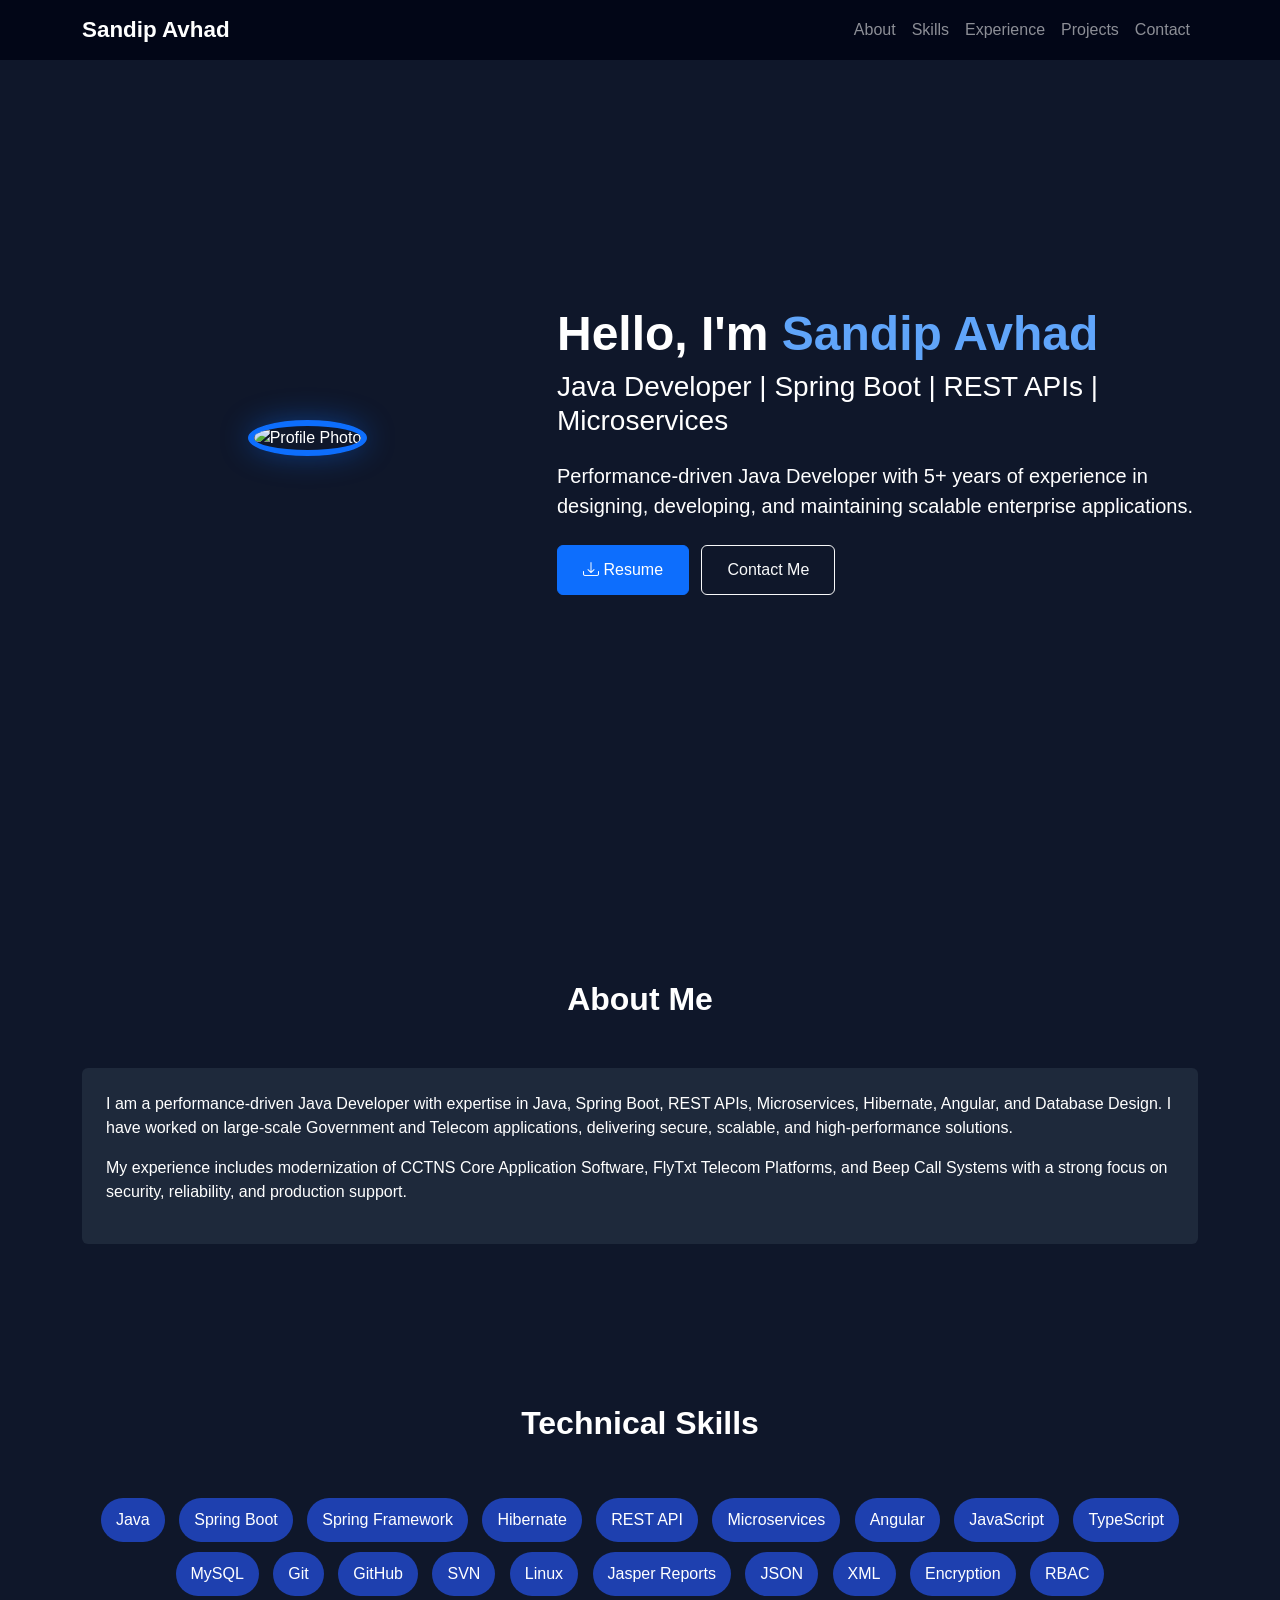
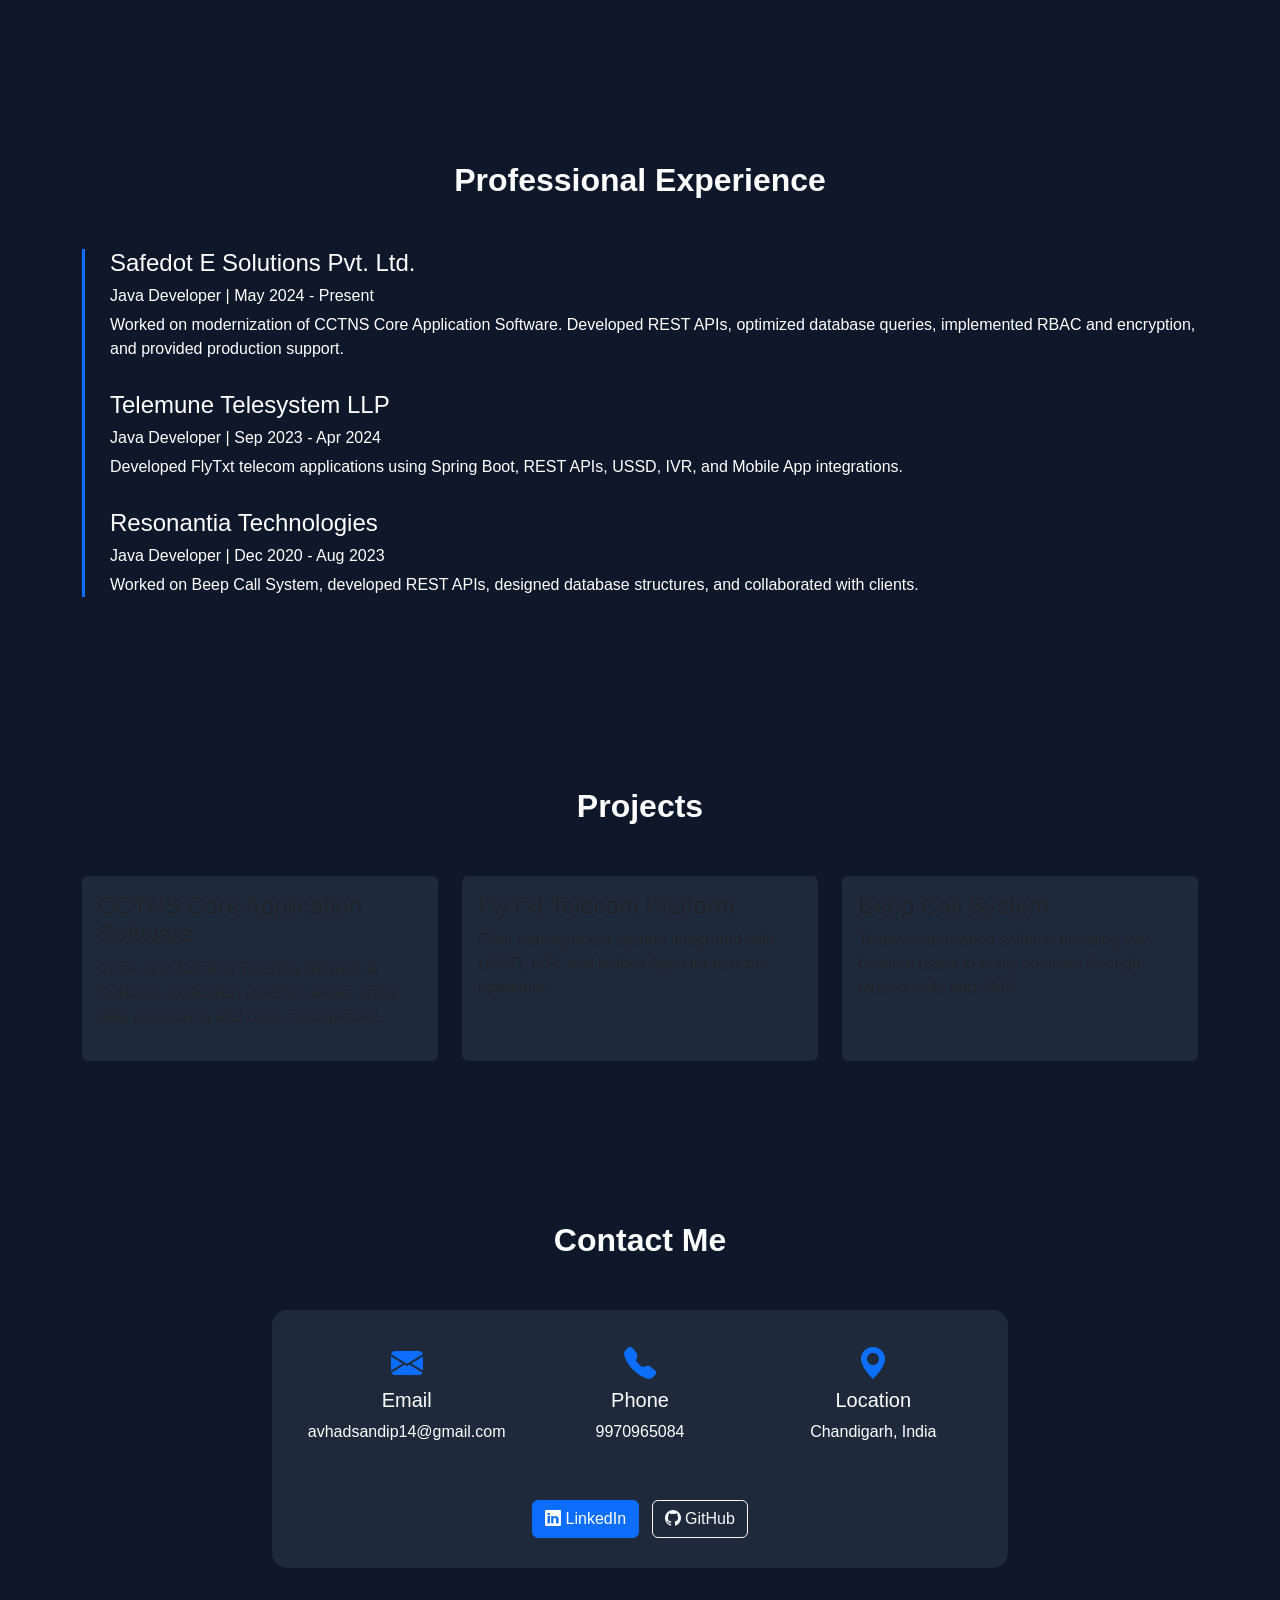
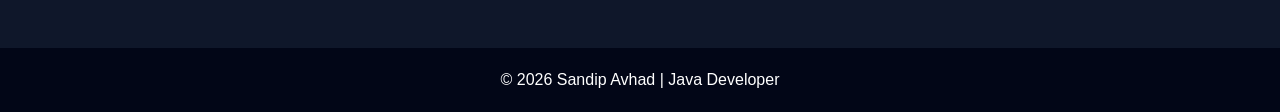
==== index.html @ 56862bf0 "Test image issue" ====
<!DOCTYPE html>
<html lang="en">
<head>
<meta charset="UTF-8">
<meta name="viewport" content="width=device-width, initial-scale=1.0">
<title>Sandip Avhad | Java Developer</title>

<link href="https://cdn.jsdelivr.net/npm/bootstrap@5.3.3/dist/css/bootstrap.min.css" rel="stylesheet">
<link rel="stylesheet" href="https://cdn.jsdelivr.net/npm/bootstrap-icons@1.11.3/font/bootstrap-icons.min.css">

<style>

:root{
    --primary:#0d6efd;
    --dark:#0f172a;
    --light:#f8fafc;
    --card:#1e293b;
}

body{
    font-family: 'Segoe UI', sans-serif;
    background:#0f172a;
    color:white;
}

.navbar{
    background:#020617;
}

.navbar-brand{
    font-weight:bold;
    font-size:1.4rem;
}

.hero{
    min-height:100vh;
    display:flex;
    align-items:center;
    padding-top:80px;
}

.profile-img{
    width:280px;
    height:280px;
    border-radius:50%;
    object-fit:cover;
    border:6px solid var(--primary);
    box-shadow:0 0 30px rgba(13,110,253,.4);
}

.hero h1{
    font-size:3rem;
    font-weight:700;
}

.hero span{
    color:#60a5fa;
}

.section-title{
    text-align:center;
    margin-bottom:50px;
    font-weight:700;
}

.card-custom{
    background:var(--card);
    border:none;
    color:white;
    transition:0.3s;
}

.card-custom:hover{
    transform:translateY(-5px);
}

.skill-badge{
    background:#1e40af;
    margin:5px;
    padding:10px 15px;
    border-radius:30px;
    display:inline-block;
}

.timeline{
    border-left:3px solid var(--primary);
    padding-left:25px;
}

.timeline-item{
    margin-bottom:30px;
}

.project-card{
    background:#1e293b;
    border:none;
}

.contact-box{
    background:#1e293b;
    border-radius:15px;
    padding:30px;
}

footer{
    background:#020617;
    padding:20px;
    text-align:center;
}

.btn-custom{
    padding:12px 25px;
}

section{
    padding:80px 0;
}

</style>

</head>
<body>

<!-- Navbar -->
<nav class="navbar navbar-expand-lg navbar-dark fixed-top">
    <div class="container">
        <a class="navbar-brand" href="#">Sandip Avhad</a>

        <button class="navbar-toggler" type="button"
            data-bs-toggle="collapse"
            data-bs-target="#menu">
            <span class="navbar-toggler-icon"></span>
        </button>

        <div class="collapse navbar-collapse" id="menu">
            <ul class="navbar-nav ms-auto">
                <li class="nav-item"><a href="#about" class="nav-link">About</a></li>
                <li class="nav-item"><a href="#skills" class="nav-link">Skills</a></li>
                <li class="nav-item"><a href="#experience" class="nav-link">Experience</a></li>
                <li class="nav-item"><a href="#projects" class="nav-link">Projects</a></li>
                <li class="nav-item"><a href="#contact" class="nav-link">Contact</a></li>
            </ul>
        </div>
    </div>
</nav>

<!-- Hero -->
<section class="hero">
<div class="container">
<div class="row align-items-center">

<div class="col-lg-5 text-center mb-4">
    <!-- Replace image path later -->
  <img src="https://via.placeholder.com/280" alt="Profile Photo" class="profile-img">
</div>

<div class="col-lg-7">
    <h1>Hello, I'm <span>Sandip Avhad</span></h1>

    <h3 class="mb-4">Java Developer | Spring Boot | REST APIs | Microservices</h3>

    <p class="lead">
        Performance-driven Java Developer with 5+ years of experience
        in designing, developing, and maintaining scalable enterprise applications.
    </p>

    <div class="mt-4">
        <a href="resume.pdf" class="btn btn-primary btn-custom me-2">
            <i class="bi bi-download"></i> Resume
        </a>

        <a href="#contact" class="btn btn-outline-light btn-custom">
            Contact Me
        </a>
    </div>
</div>

</div>
</div>
</section>

<!-- About -->
<section id="about">
<div class="container">

<h2 class="section-title">About Me</h2>

<div class="card card-custom p-4">

<p>
I am a performance-driven Java Developer with expertise in Java,
Spring Boot, REST APIs, Microservices, Hibernate, Angular, and Database Design.
I have worked on large-scale Government and Telecom applications,
delivering secure, scalable, and high-performance solutions.
</p>

<p>
My experience includes modernization of CCTNS Core Application Software,
FlyTxt Telecom Platforms, and Beep Call Systems with a strong focus on
security, reliability, and production support.
</p>

</div>

</div>
</section>

<!-- Skills -->
<section id="skills">
<div class="container">

<h2 class="section-title">Technical Skills</h2>

<div class="text-center">

<span class="skill-badge">Java</span>
<span class="skill-badge">Spring Boot</span>
<span class="skill-badge">Spring Framework</span>
<span class="skill-badge">Hibernate</span>
<span class="skill-badge">REST API</span>
<span class="skill-badge">Microservices</span>
<span class="skill-badge">Angular</span>
<span class="skill-badge">JavaScript</span>
<span class="skill-badge">TypeScript</span>
<span class="skill-badge">MySQL</span>
<span class="skill-badge">Git</span>
<span class="skill-badge">GitHub</span>
<span class="skill-badge">SVN</span>
<span class="skill-badge">Linux</span>
<span class="skill-badge">Jasper Reports</span>
<span class="skill-badge">JSON</span>
<span class="skill-badge">XML</span>
<span class="skill-badge">Encryption</span>
<span class="skill-badge">RBAC</span>

</div>

</div>
</section>

<!-- Experience -->
<section id="experience">
<div class="container">

<h2 class="section-title">Professional Experience</h2>

<div class="timeline">

<div class="timeline-item">
<h4>Safedot E Solutions Pvt. Ltd.</h4>
<h6>Java Developer | May 2024 - Present</h6>
<p>
Worked on modernization of CCTNS Core Application Software.
Developed REST APIs, optimized database queries,
implemented RBAC and encryption, and provided production support.
</p>
</div>

<div class="timeline-item">
<h4>Telemune Telesystem LLP</h4>
<h6>Java Developer | Sep 2023 - Apr 2024</h6>
<p>
Developed FlyTxt telecom applications using Spring Boot,
REST APIs, USSD, IVR, and Mobile App integrations.
</p>
</div>

<div class="timeline-item">
<h4>Resonantia Technologies</h4>
<h6>Java Developer | Dec 2020 - Aug 2023</h6>
<p>
Worked on Beep Call System, developed REST APIs,
designed database structures, and collaborated with clients.
</p>
</div>

</div>

</div>
</section>

<!-- Projects -->
<section id="projects">
<div class="container">

<h2 class="section-title">Projects</h2>

<div class="row g-4">

<div class="col-md-4">
<div class="card project-card h-100 p-3">
<h4>CCTNS Core Application Software</h4>
<p>
Crime and Criminal Tracking Network & Systems application
used for secure crime data processing and case management.
</p>
</div>
</div>

<div class="col-md-4">
<div class="card project-card h-100 p-3">
<h4>FlyTxt Telecom Platform</h4>
<p>
Offer management system integrated with USSD, IVR,
and Mobile Apps for telecom operators.
</p>
</div>
</div>

<div class="col-md-4">
<div class="card project-card h-100 p-3">
<h4>Beep Call System</h4>
<p>
Telecommunication solution enabling low balance users
to notify contacts through missed calls and SMS.
</p>
</div>
</div>

</div>

</div>
</section>

<!-- Contact -->
<section id="contact">
<div class="container">

<h2 class="section-title">Contact Me</h2>

<div class="row justify-content-center">

<div class="col-lg-8">
<div class="contact-box">

<div class="row text-center">

<div class="col-md-4 mb-3">
<i class="bi bi-envelope-fill fs-2 text-primary"></i>
<h5>Email</h5>
<p>avhadsandip14@gmail.com</p>
</div>

<div class="col-md-4 mb-3">
<i class="bi bi-telephone-fill fs-2 text-primary"></i>
<h5>Phone</h5>
<p>9970965084</p>
</div>

<div class="col-md-4 mb-3">
<i class="bi bi-geo-alt-fill fs-2 text-primary"></i>
<h5>Location</h5>
<p>Chandigarh, India</p>
</div>

</div>

<div class="text-center mt-4">

<a href="https://shorturl.at/wprQb"
class="btn btn-primary me-2"
target="_blank">
<i class="bi bi-linkedin"></i> LinkedIn
</a>

<a href="#"
class="btn btn-outline-light">
<i class="bi bi-github"></i> GitHub
</a>

</div>

</div>
</div>

</div>

</div>
</section>

<!-- Footer -->
<footer>
    <p class="mb-0">
        © 2026 Sandip Avhad | Java Developer
    </p>
</footer>

<script src="https://cdn.jsdelivr.net/npm/bootstrap@5.3.3/dist/js/bootstrap.bundle.min.js"></script>

</body>
</html>
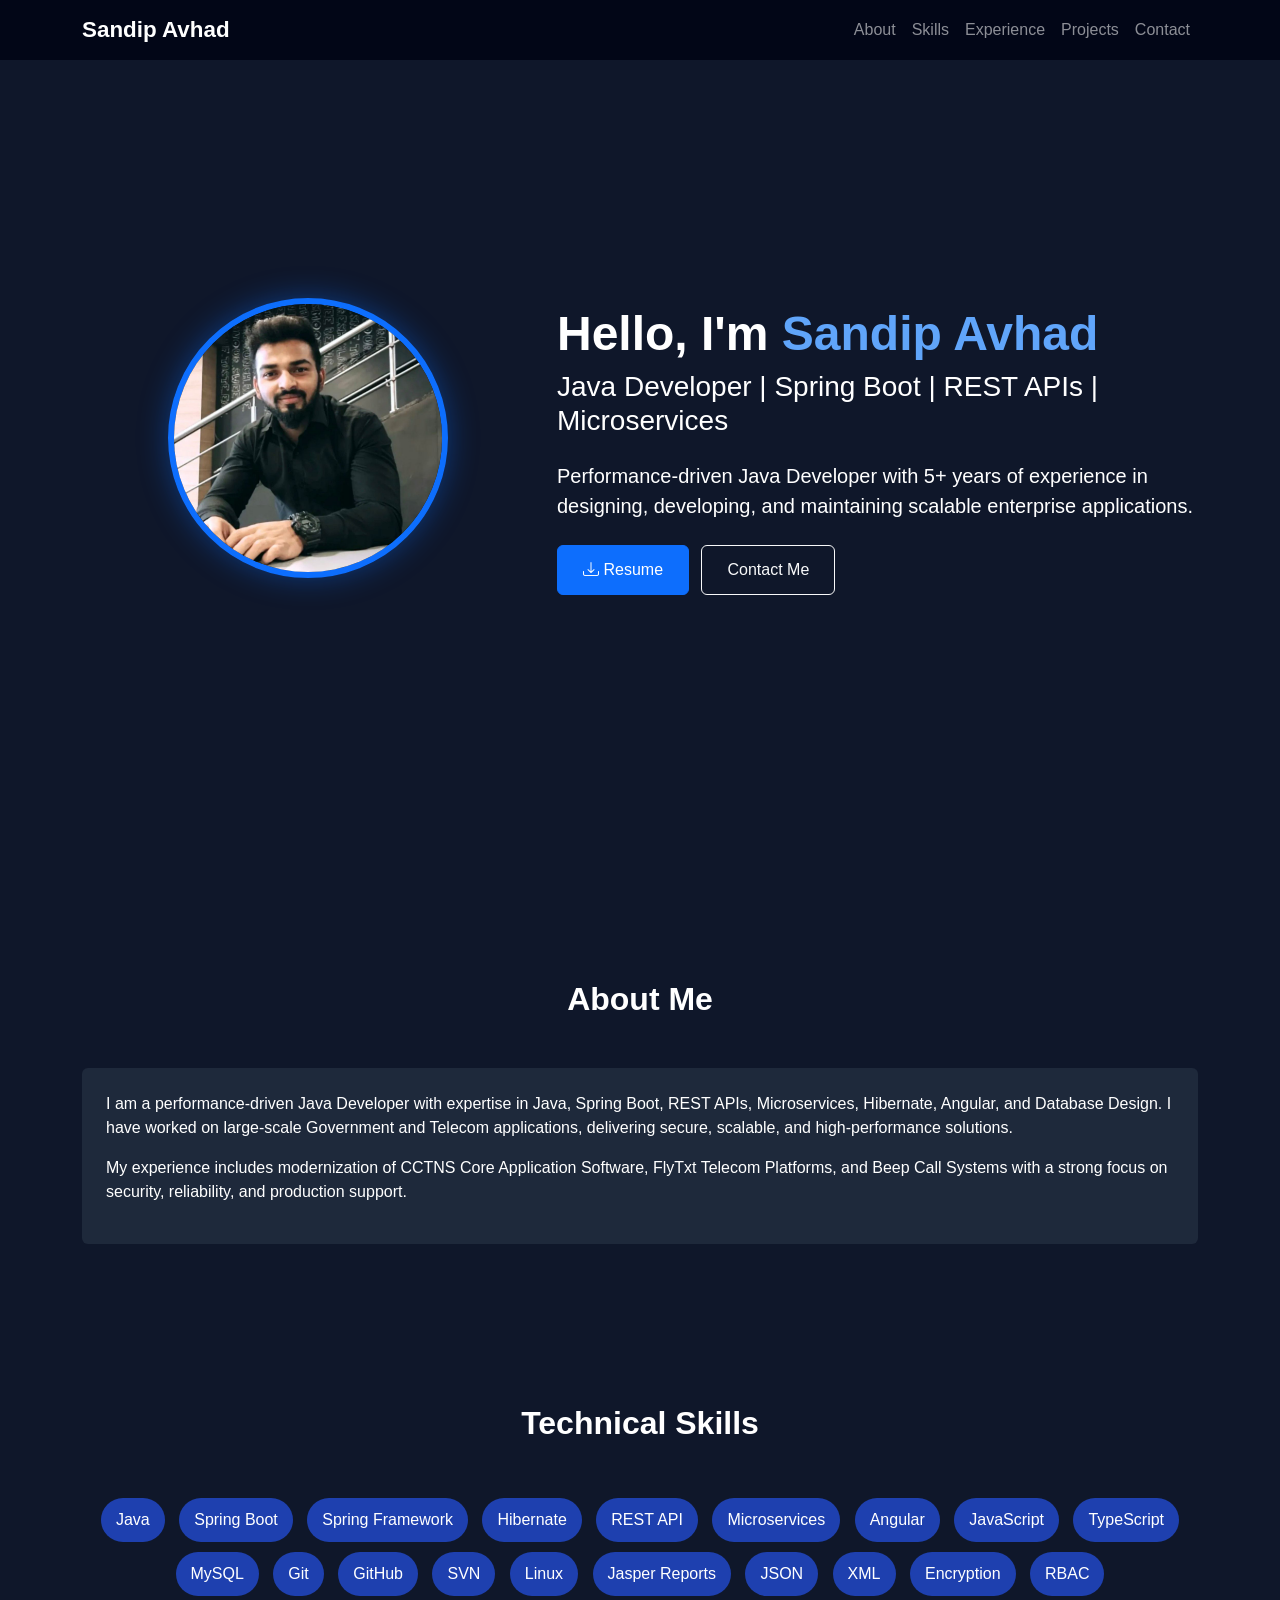
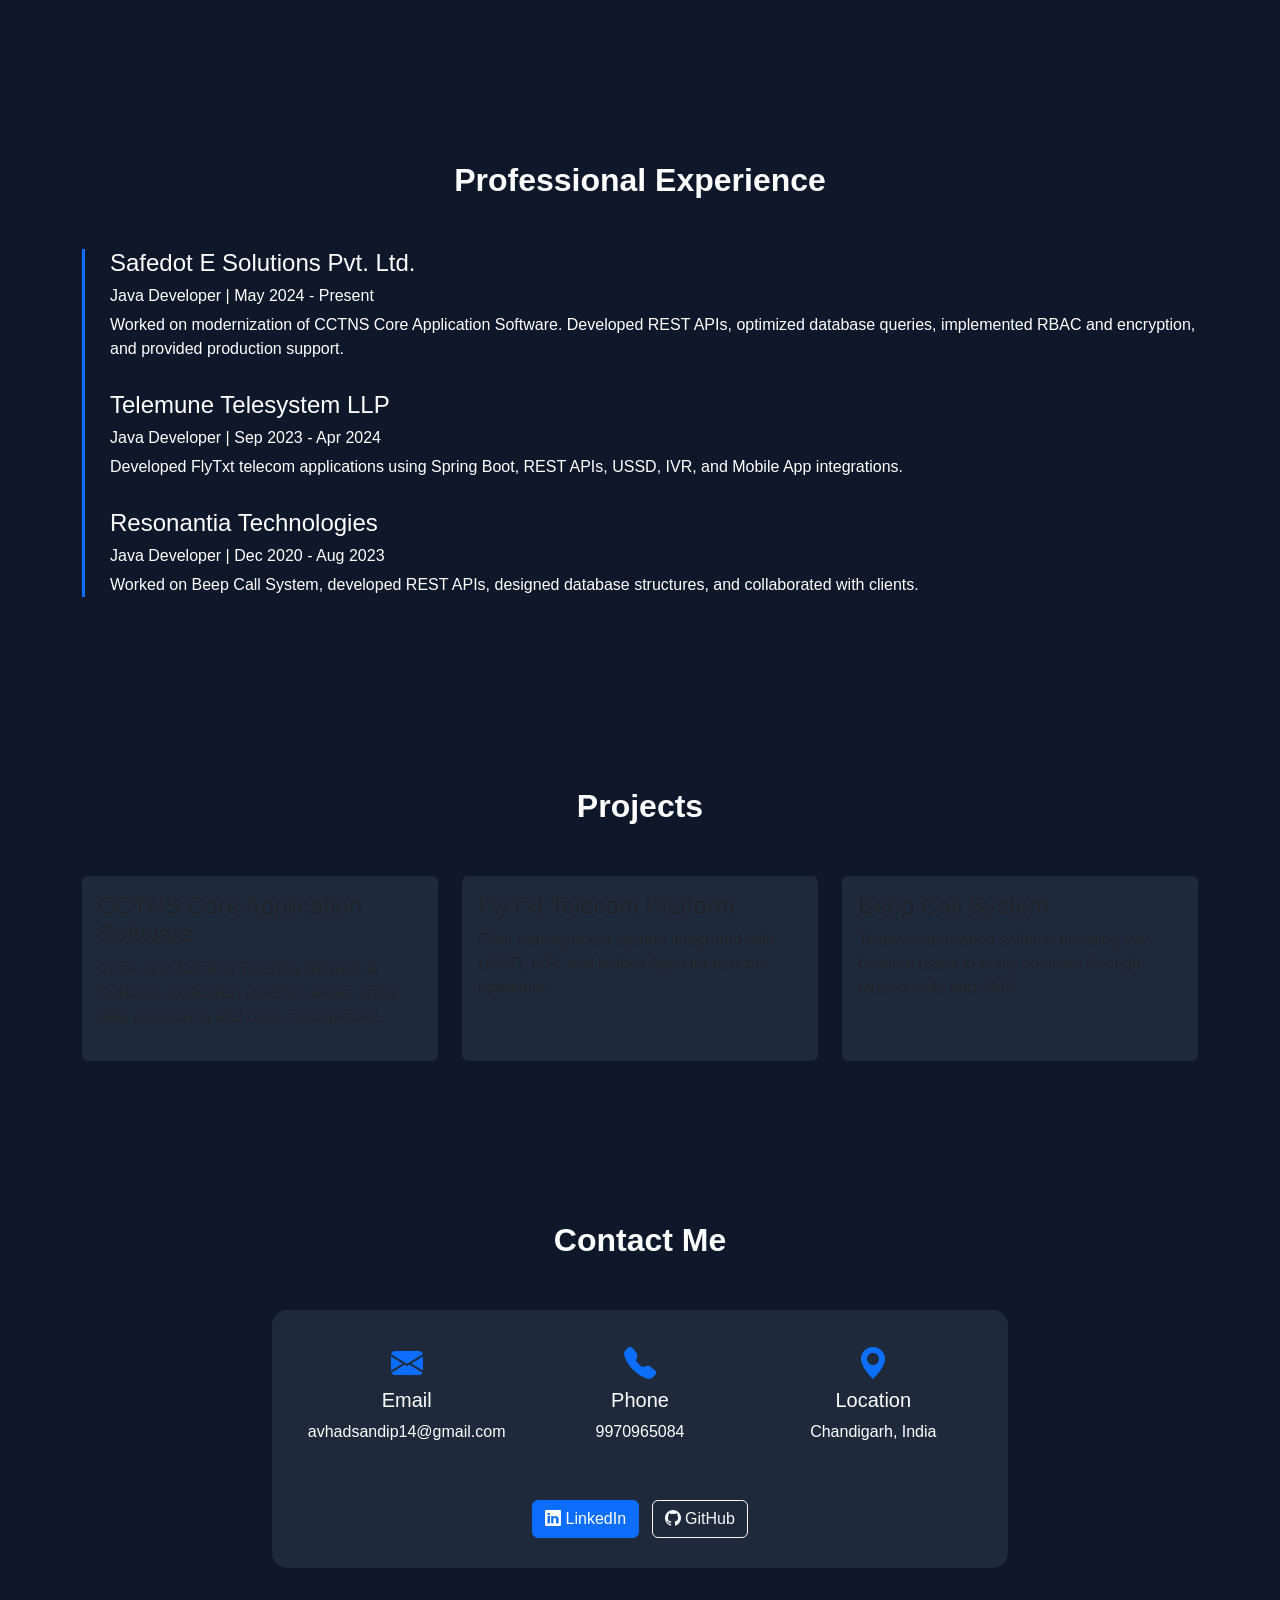
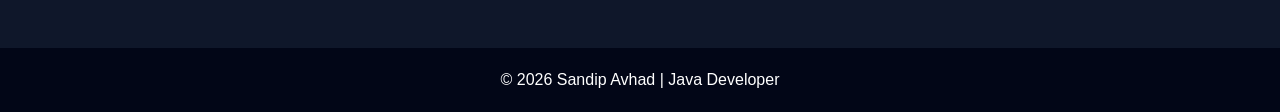
==== commit e133bd14: "Updated portfolio" ====
--- a/index.html
+++ b/index.html
@@ -151,7 +151,7 @@
 
 <div class="col-lg-5 text-center mb-4">
     <!-- Replace image path later -->
-  <img src="https://via.placeholder.com/280" alt="Profile Photo" class="profile-img">
+    <img src="profile.jpg" alt="Profile Photo" class="profile-img">
 </div>
 
 <div class="col-lg-7">
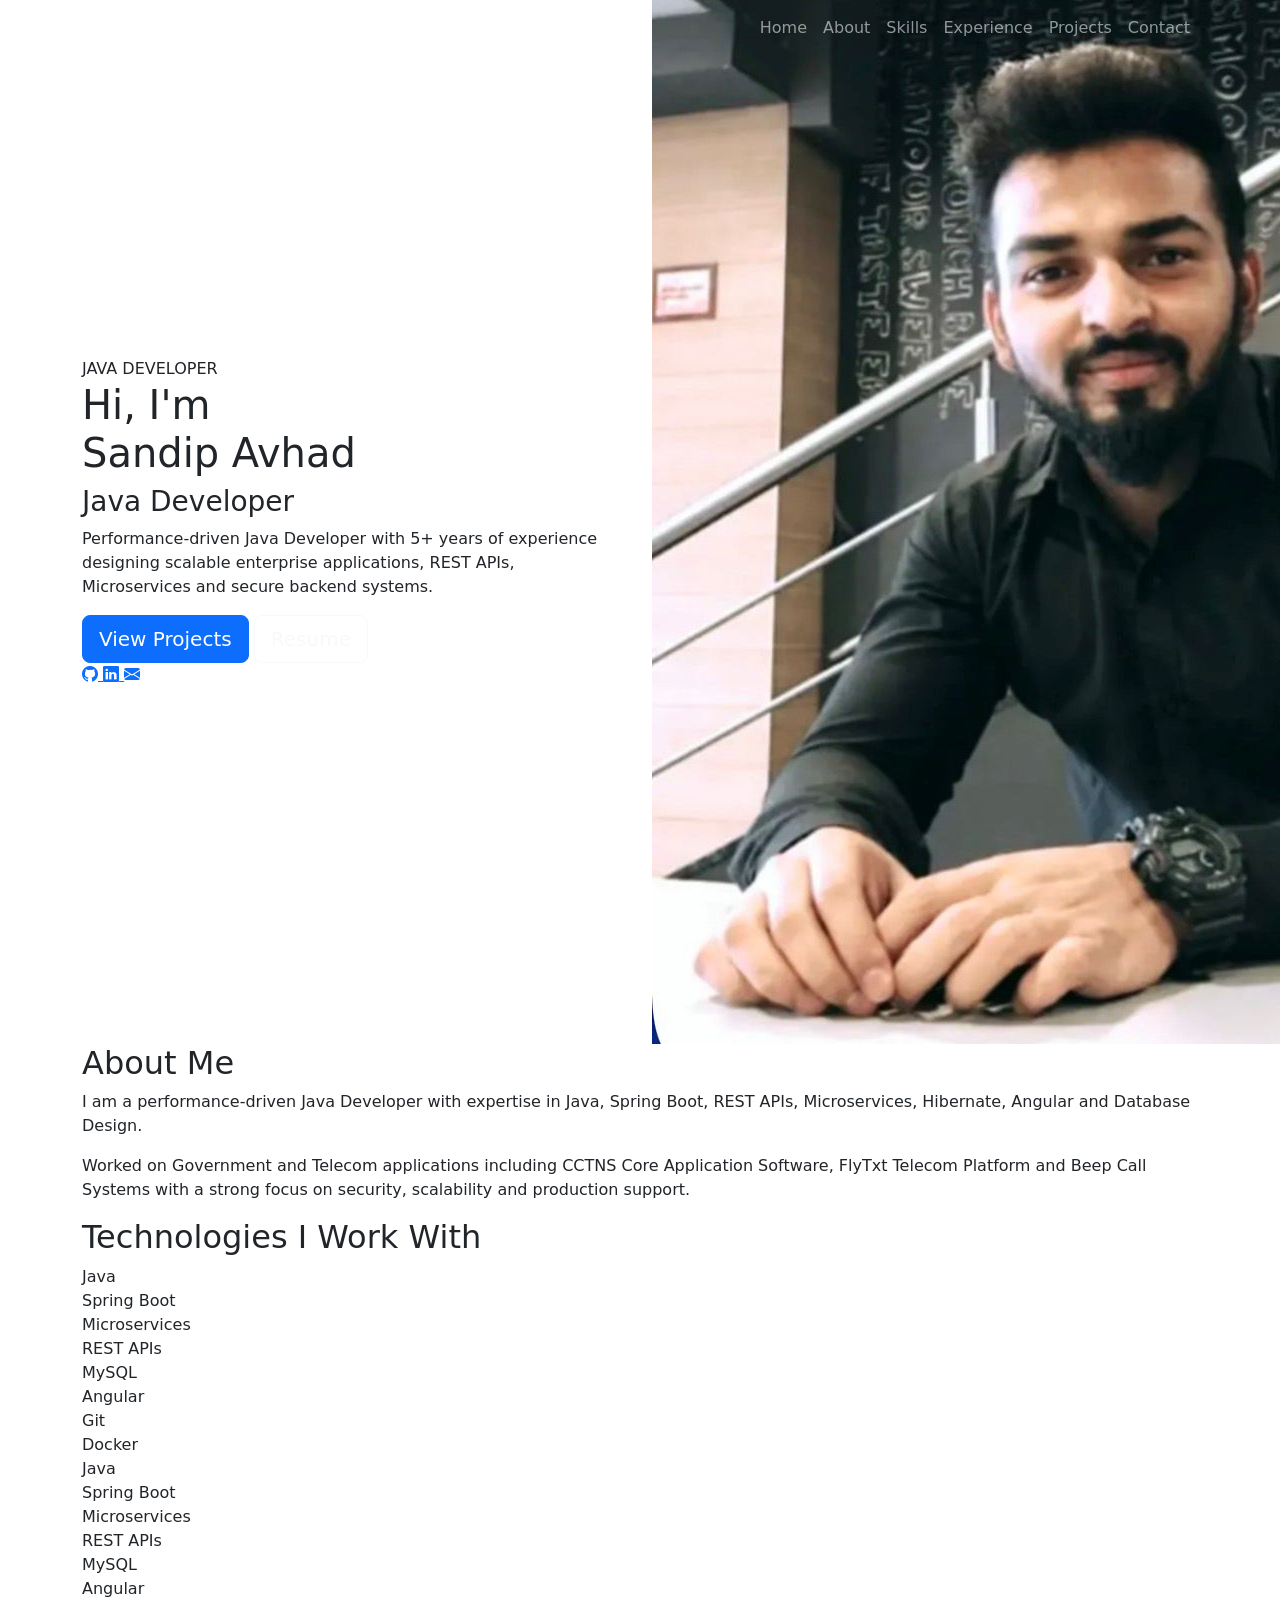
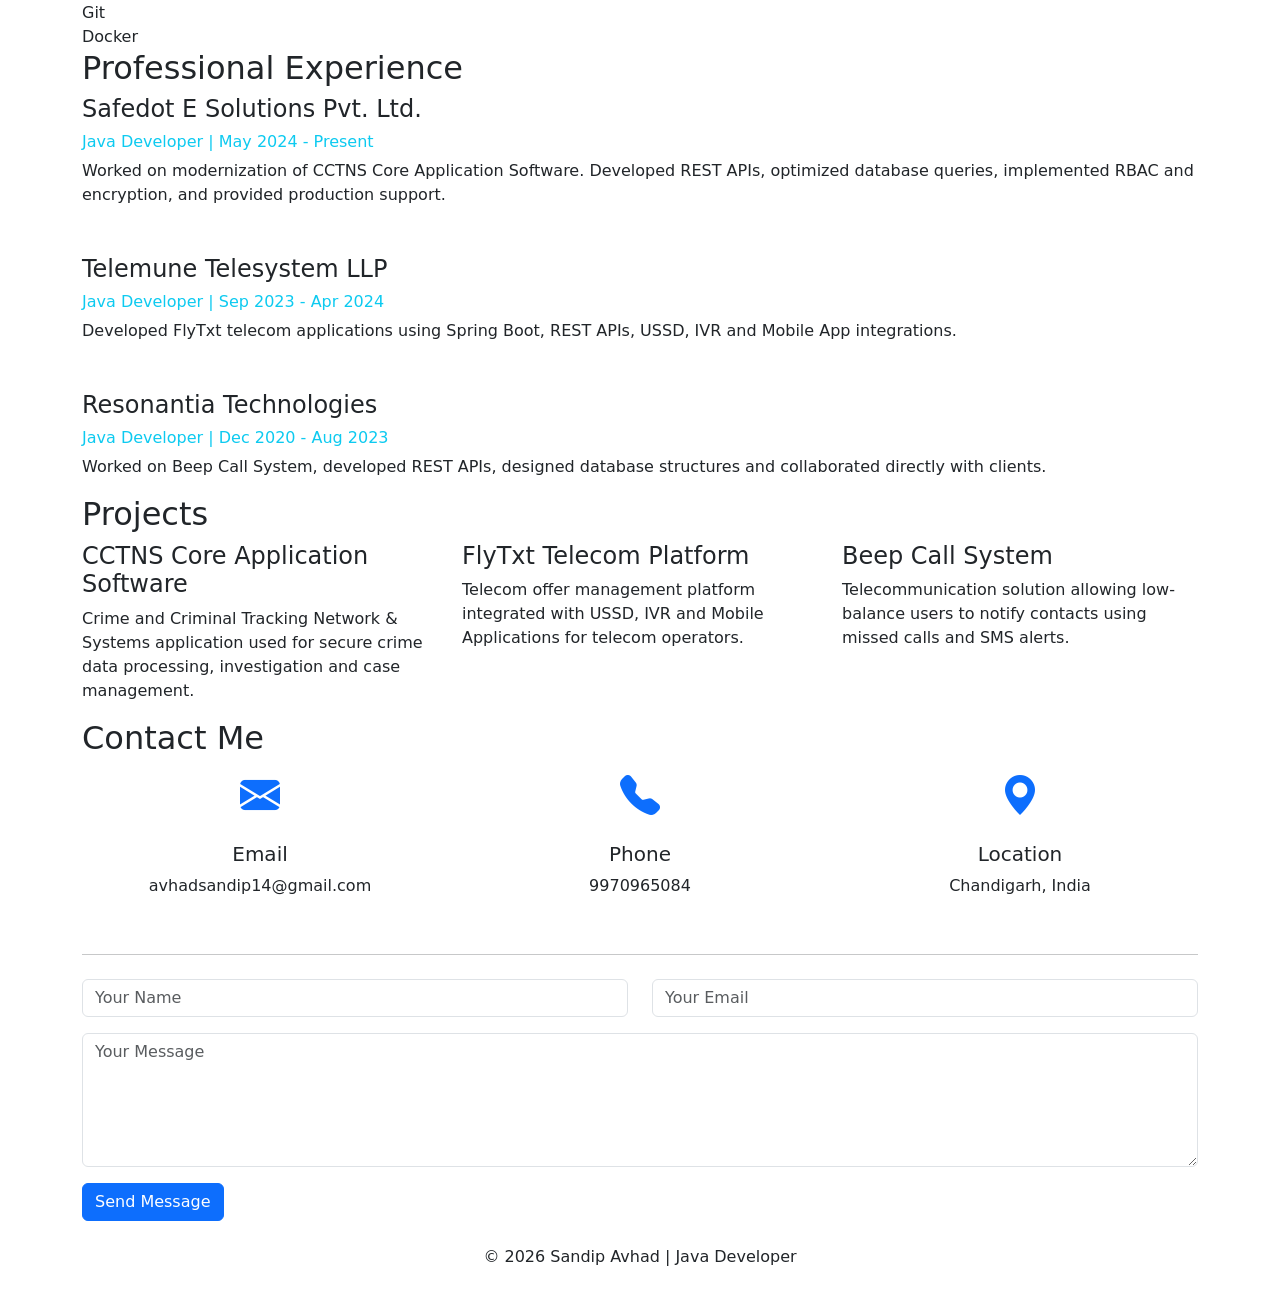
==== commit 148ae5be: "Add files via upload" ====
--- a/index.html
+++ b/index.html
@@ -1,391 +1,500 @@
-<!DOCTYPE html>
-<html lang="en">
-<head>
-<meta charset="UTF-8">
-<meta name="viewport" content="width=device-width, initial-scale=1.0">
-<title>Sandip Avhad | Java Developer</title>
-
-<link href="https://cdn.jsdelivr.net/npm/bootstrap@5.3.3/dist/css/bootstrap.min.css" rel="stylesheet">
-<link rel="stylesheet" href="https://cdn.jsdelivr.net/npm/bootstrap-icons@1.11.3/font/bootstrap-icons.min.css">
-
-<style>
-
-:root{
-    --primary:#0d6efd;
-    --dark:#0f172a;
-    --light:#f8fafc;
-    --card:#1e293b;
-}
-
-body{
-    font-family: 'Segoe UI', sans-serif;
-    background:#0f172a;
-    color:white;
-}
-
-.navbar{
-    background:#020617;
-}
-
-.navbar-brand{
-    font-weight:bold;
-    font-size:1.4rem;
-}
-
-.hero{
-    min-height:100vh;
-    display:flex;
-    align-items:center;
-    padding-top:80px;
-}
-
-.profile-img{
-    width:280px;
-    height:280px;
-    border-radius:50%;
-    object-fit:cover;
-    border:6px solid var(--primary);
-    box-shadow:0 0 30px rgba(13,110,253,.4);
-}
-
-.hero h1{
-    font-size:3rem;
-    font-weight:700;
-}
-
-.hero span{
-    color:#60a5fa;
-}
-
-.section-title{
-    text-align:center;
-    margin-bottom:50px;
-    font-weight:700;
-}
-
-.card-custom{
-    background:var(--card);
-    border:none;
-    color:white;
-    transition:0.3s;
-}
-
-.card-custom:hover{
-    transform:translateY(-5px);
-}
-
-.skill-badge{
-    background:#1e40af;
-    margin:5px;
-    padding:10px 15px;
-    border-radius:30px;
-    display:inline-block;
-}
-
-.timeline{
-    border-left:3px solid var(--primary);
-    padding-left:25px;
-}
-
-.timeline-item{
-    margin-bottom:30px;
-}
-
-.project-card{
-    background:#1e293b;
-    border:none;
-}
-
-.contact-box{
-    background:#1e293b;
-    border-radius:15px;
-    padding:30px;
-}
-
-footer{
-    background:#020617;
-    padding:20px;
-    text-align:center;
-}
-
-.btn-custom{
-    padding:12px 25px;
-}
-
-section{
-    padding:80px 0;
-}
-
-</style>
-
-</head>
-<body>
-
-<!-- Navbar -->
-<nav class="navbar navbar-expand-lg navbar-dark fixed-top">
-    <div class="container">
-        <a class="navbar-brand" href="#">Sandip Avhad</a>
-
-        <button class="navbar-toggler" type="button"
-            data-bs-toggle="collapse"
-            data-bs-target="#menu">
-            <span class="navbar-toggler-icon"></span>
-        </button>
-
-        <div class="collapse navbar-collapse" id="menu">
-            <ul class="navbar-nav ms-auto">
-                <li class="nav-item"><a href="#about" class="nav-link">About</a></li>
-                <li class="nav-item"><a href="#skills" class="nav-link">Skills</a></li>
-                <li class="nav-item"><a href="#experience" class="nav-link">Experience</a></li>
-                <li class="nav-item"><a href="#projects" class="nav-link">Projects</a></li>
-                <li class="nav-item"><a href="#contact" class="nav-link">Contact</a></li>
-            </ul>
-        </div>
-    </div>
-</nav>
-
-<!-- Hero -->
-<section class="hero">
-<div class="container">
-<div class="row align-items-center">
-
-<div class="col-lg-5 text-center mb-4">
-    <!-- Replace image path later -->
-    <img src="profile.jpg" alt="Profile Photo" class="profile-img">
-</div>
-
-<div class="col-lg-7">
-    <h1>Hello, I'm <span>Sandip Avhad</span></h1>
-
-    <h3 class="mb-4">Java Developer | Spring Boot | REST APIs | Microservices</h3>
-
-    <p class="lead">
-        Performance-driven Java Developer with 5+ years of experience
-        in designing, developing, and maintaining scalable enterprise applications.
-    </p>
-
-    <div class="mt-4">
-        <a href="resume.pdf" class="btn btn-primary btn-custom me-2">
-            <i class="bi bi-download"></i> Resume
-        </a>
-
-        <a href="#contact" class="btn btn-outline-light btn-custom">
-            Contact Me
-        </a>
-    </div>
-</div>
-
-</div>
-</div>
-</section>
-
-<!-- About -->
-<section id="about">
-<div class="container">
-
-<h2 class="section-title">About Me</h2>
-
-<div class="card card-custom p-4">
-
-<p>
-I am a performance-driven Java Developer with expertise in Java,
-Spring Boot, REST APIs, Microservices, Hibernate, Angular, and Database Design.
-I have worked on large-scale Government and Telecom applications,
-delivering secure, scalable, and high-performance solutions.
-</p>
-
-<p>
-My experience includes modernization of CCTNS Core Application Software,
-FlyTxt Telecom Platforms, and Beep Call Systems with a strong focus on
-security, reliability, and production support.
-</p>
-
-</div>
-
-</div>
-</section>
-
-<!-- Skills -->
-<section id="skills">
-<div class="container">
-
-<h2 class="section-title">Technical Skills</h2>
-
-<div class="text-center">
-
-<span class="skill-badge">Java</span>
-<span class="skill-badge">Spring Boot</span>
-<span class="skill-badge">Spring Framework</span>
-<span class="skill-badge">Hibernate</span>
-<span class="skill-badge">REST API</span>
-<span class="skill-badge">Microservices</span>
-<span class="skill-badge">Angular</span>
-<span class="skill-badge">JavaScript</span>
-<span class="skill-badge">TypeScript</span>
-<span class="skill-badge">MySQL</span>
-<span class="skill-badge">Git</span>
-<span class="skill-badge">GitHub</span>
-<span class="skill-badge">SVN</span>
-<span class="skill-badge">Linux</span>
-<span class="skill-badge">Jasper Reports</span>
-<span class="skill-badge">JSON</span>
-<span class="skill-badge">XML</span>
-<span class="skill-badge">Encryption</span>
-<span class="skill-badge">RBAC</span>
-
-</div>
-
-</div>
-</section>
-
-<!-- Experience -->
-<section id="experience">
-<div class="container">
-
-<h2 class="section-title">Professional Experience</h2>
-
-<div class="timeline">
-
-<div class="timeline-item">
-<h4>Safedot E Solutions Pvt. Ltd.</h4>
-<h6>Java Developer | May 2024 - Present</h6>
-<p>
-Worked on modernization of CCTNS Core Application Software.
-Developed REST APIs, optimized database queries,
-implemented RBAC and encryption, and provided production support.
-</p>
-</div>
-
-<div class="timeline-item">
-<h4>Telemune Telesystem LLP</h4>
-<h6>Java Developer | Sep 2023 - Apr 2024</h6>
-<p>
-Developed FlyTxt telecom applications using Spring Boot,
-REST APIs, USSD, IVR, and Mobile App integrations.
-</p>
-</div>
-
-<div class="timeline-item">
-<h4>Resonantia Technologies</h4>
-<h6>Java Developer | Dec 2020 - Aug 2023</h6>
-<p>
-Worked on Beep Call System, developed REST APIs,
-designed database structures, and collaborated with clients.
-</p>
-</div>
-
-</div>
-
-</div>
-</section>
-
-<!-- Projects -->
-<section id="projects">
-<div class="container">
-
-<h2 class="section-title">Projects</h2>
-
-<div class="row g-4">
-
-<div class="col-md-4">
-<div class="card project-card h-100 p-3">
-<h4>CCTNS Core Application Software</h4>
-<p>
-Crime and Criminal Tracking Network & Systems application
-used for secure crime data processing and case management.
-</p>
-</div>
-</div>
-
-<div class="col-md-4">
-<div class="card project-card h-100 p-3">
-<h4>FlyTxt Telecom Platform</h4>
-<p>
-Offer management system integrated with USSD, IVR,
-and Mobile Apps for telecom operators.
-</p>
-</div>
-</div>
-
-<div class="col-md-4">
-<div class="card project-card h-100 p-3">
-<h4>Beep Call System</h4>
-<p>
-Telecommunication solution enabling low balance users
-to notify contacts through missed calls and SMS.
-</p>
-</div>
-</div>
-
-</div>
-
-</div>
-</section>
-
-<!-- Contact -->
-<section id="contact">
-<div class="container">
-
-<h2 class="section-title">Contact Me</h2>
-
-<div class="row justify-content-center">
-
-<div class="col-lg-8">
-<div class="contact-box">
-
-<div class="row text-center">
-
-<div class="col-md-4 mb-3">
-<i class="bi bi-envelope-fill fs-2 text-primary"></i>
-<h5>Email</h5>
-<p>avhadsandip14@gmail.com</p>
-</div>
-
-<div class="col-md-4 mb-3">
-<i class="bi bi-telephone-fill fs-2 text-primary"></i>
-<h5>Phone</h5>
-<p>9970965084</p>
-</div>
-
-<div class="col-md-4 mb-3">
-<i class="bi bi-geo-alt-fill fs-2 text-primary"></i>
-<h5>Location</h5>
-<p>Chandigarh, India</p>
-</div>
-
-</div>
-
-<div class="text-center mt-4">
-
-<a href="https://shorturl.at/wprQb"
-class="btn btn-primary me-2"
-target="_blank">
-<i class="bi bi-linkedin"></i> LinkedIn
-</a>
-
-<a href="#"
-class="btn btn-outline-light">
-<i class="bi bi-github"></i> GitHub
-</a>
-
-</div>
-
-</div>
-</div>
-
-</div>
-
-</div>
-</section>
-
-<!-- Footer -->
-<footer>
-    <p class="mb-0">
-        © 2026 Sandip Avhad | Java Developer
-    </p>
-</footer>
-
-<script src="https://cdn.jsdelivr.net/npm/bootstrap@5.3.3/dist/js/bootstrap.bundle.min.js"></script>
-
-</body>
-</html>+<!DOCTYPE html>
+
+<html lang="en">
+<head>
+    <meta charset="UTF-8">
+    <meta name="viewport" content="width=device-width, initial-scale=1.0">
+    <title>Sandip Avhad | Java Developer</title>
+
+
+<link href="https://cdn.jsdelivr.net/npm/bootstrap@5.3.3/dist/css/bootstrap.min.css" rel="stylesheet">
+<link rel="stylesheet" href="https://cdn.jsdelivr.net/npm/bootstrap-icons@1.11.3/font/bootstrap-icons.min.css">
+<link rel="stylesheet" href="css/style.css">
+
+
+</head>
+
+<body>
+
+<!-- NAVBAR -->
+
+<nav class="navbar navbar-expand-lg navbar-dark fixed-top">
+    <div class="container">
+
+    <a class="navbar-brand fw-bold" href="#home">
+        <i class="bi bi-code-slash"></i> Sandip Avhad
+    </a>
+
+    <button class="navbar-toggler" type="button"
+        data-bs-toggle="collapse"
+        data-bs-target="#menu">
+
+        <span class="navbar-toggler-icon"></span>
+    </button>
+
+    <div class="collapse navbar-collapse" id="menu">
+
+        <ul class="navbar-nav ms-auto">
+
+            <li class="nav-item">
+                <a href="#home" class="nav-link">Home</a>
+            </li>
+
+            <li class="nav-item">
+                <a href="#about" class="nav-link">About</a>
+            </li>
+
+            <li class="nav-item">
+                <a href="#skills" class="nav-link">Skills</a>
+            </li>
+
+            <li class="nav-item">
+                <a href="#experience" class="nav-link">Experience</a>
+            </li>
+
+            <li class="nav-item">
+                <a href="#projects" class="nav-link">Projects</a>
+            </li>
+
+            <li class="nav-item">
+                <a href="#contact" class="nav-link">Contact</a>
+            </li>
+
+        </ul>
+
+    </div>
+
+</div>
+
+
+</nav>
+
+<!-- HERO SECTION -->
+
+<section class="hero" id="home">
+
+<div class="container">
+
+    <div class="row align-items-center">
+
+        <div class="col-lg-6">
+
+            <span class="hero-tag">
+                JAVA DEVELOPER
+            </span>
+
+            <h1 class="hero-title">
+                Hi, I'm <br>
+                <span>Sandip Avhad</span>
+            </h1>
+
+            <h3 class="hero-subtitle">
+                Java Developer
+            </h3>
+
+            <p class="hero-description">
+                Performance-driven Java Developer with 5+ years of
+                experience designing scalable enterprise applications,
+                REST APIs, Microservices and secure backend systems.
+            </p>
+
+            <div class="hero-buttons">
+
+                <a href="#projects" class="btn btn-primary btn-lg">
+                    View Projects
+                </a>
+
+                <a href="resume.pdf"
+                    target="_blank"
+                    class="btn btn-outline-light btn-lg">
+                    Resume
+                </a>
+
+            </div>
+
+            <div class="social-links">
+
+                <a href="#" target="_blank">
+                    <i class="bi bi-github"></i>
+                </a>
+
+                <a href="https://shorturl.at/wprQb"
+                    target="_blank">
+                    <i class="bi bi-linkedin"></i>
+                </a>
+
+                <a href="mailto:avhadsandip14@gmail.com">
+                    <i class="bi bi-envelope-fill"></i>
+                </a>
+
+            </div>
+
+        </div>
+
+        <!-- PROFILE IMAGE -->
+
+        <div class="col-lg-6 text-center">
+
+            <div class="profile-wrapper">
+
+                <div class="glow-ring"></div>
+
+                <img src="profile.jpg"
+                    alt="Sandip Avhad"
+                    class="profile-image">
+
+            </div>
+
+        </div>
+
+    </div>
+
+</div>
+
+
+</section>
+
+<!-- ABOUT SECTION -->
+
+<section id="about" class="section">
+
+<div class="container">
+
+    <h2 class="section-title">
+        About Me
+    </h2>
+
+    <div class="glass-card">
+
+        <p>
+            I am a performance-driven Java Developer with expertise
+            in Java, Spring Boot, REST APIs, Microservices,
+            Hibernate, Angular and Database Design.
+        </p>
+
+        <p>
+            Worked on Government and Telecom applications including
+            CCTNS Core Application Software, FlyTxt Telecom Platform
+            and Beep Call Systems with a strong focus on security,
+            scalability and production support.
+        </p>
+
+    </div>
+
+</div>
+
+
+</section>
+
+<!-- SKILLS SECTION -->
+
+<section class="tech-slider section">
+
+    <div class="container">
+
+        <h2 class="section-title">
+            Technologies I Work With
+        </h2>
+
+        <div class="slider">
+
+            <div class="slide-track">
+
+                <div class="tech-card">Java</div>
+                <div class="tech-card">Spring Boot</div>
+                <div class="tech-card">Microservices</div>
+                <div class="tech-card">REST APIs</div>
+                <div class="tech-card">MySQL</div>
+                <div class="tech-card">Angular</div>
+                <div class="tech-card">Git</div>
+                <div class="tech-card">Docker</div>
+
+                <!-- Duplicate Cards -->
+
+                <div class="tech-card">Java</div>
+                <div class="tech-card">Spring Boot</div>
+                <div class="tech-card">Microservices</div>
+                <div class="tech-card">REST APIs</div>
+                <div class="tech-card">MySQL</div>
+                <div class="tech-card">Angular</div>
+                <div class="tech-card">Git</div>
+                <div class="tech-card">Docker</div>
+
+            </div>
+
+        </div>
+
+    </div>
+
+</section>
+<!-- EXPERIENCE SECTION -->
+
+<section id="experience" class="section">
+
+
+<div class="container">
+
+    <h2 class="section-title">
+        Professional Experience
+    </h2>
+
+    <div class="glass-card">
+
+        <div class="timeline-item mb-5">
+
+            <h4>Safedot E Solutions Pvt. Ltd.</h4>
+
+            <h6 class="text-info">
+                Java Developer | May 2024 - Present
+            </h6>
+
+            <p>
+                Worked on modernization of CCTNS Core Application
+                Software. Developed REST APIs, optimized database
+                queries, implemented RBAC and encryption, and
+                provided production support.
+            </p>
+
+        </div>
+
+        <div class="timeline-item mb-5">
+
+            <h4>Telemune Telesystem LLP</h4>
+
+            <h6 class="text-info">
+                Java Developer | Sep 2023 - Apr 2024
+            </h6>
+
+            <p>
+                Developed FlyTxt telecom applications using Spring
+                Boot, REST APIs, USSD, IVR and Mobile App
+                integrations.
+            </p>
+
+        </div>
+
+        <div class="timeline-item">
+
+            <h4>Resonantia Technologies</h4>
+
+            <h6 class="text-info">
+                Java Developer | Dec 2020 - Aug 2023
+            </h6>
+
+            <p>
+                Worked on Beep Call System, developed REST APIs,
+                designed database structures and collaborated
+                directly with clients.
+            </p>
+
+        </div>
+
+    </div>
+
+</div>
+
+
+</section>
+
+<!-- PROJECTS SECTION -->
+
+<section id="projects" class="section">
+
+<div class="container">
+
+    <h2 class="section-title">
+        Projects
+    </h2>
+
+    <div class="row g-4">
+
+        <div class="col-lg-4">
+
+            <div class="glass-card h-100">
+
+                <h4>CCTNS Core Application Software</h4>
+
+                <p>
+                    Crime and Criminal Tracking Network & Systems
+                    application used for secure crime data
+                    processing, investigation and case management.
+                </p>
+
+            </div>
+
+        </div>
+
+        <div class="col-lg-4">
+
+            <div class="glass-card h-100">
+
+                <h4>FlyTxt Telecom Platform</h4>
+
+                <p>
+                    Telecom offer management platform integrated
+                    with USSD, IVR and Mobile Applications for
+                    telecom operators.
+                </p>
+
+            </div>
+
+        </div>
+
+        <div class="col-lg-4">
+
+            <div class="glass-card h-100">
+
+                <h4>Beep Call System</h4>
+
+                <p>
+                    Telecommunication solution allowing low-balance
+                    users to notify contacts using missed calls and
+                    SMS alerts.
+                </p>
+
+            </div>
+
+        </div>
+
+    </div>
+
+</div>
+
+
+</section>
+
+<!-- CONTACT SECTION -->
+
+<section id="contact" class="section">
+
+
+<div class="container">
+
+    <h2 class="section-title">
+        Contact Me
+    </h2>
+
+    <div class="glass-card">
+
+        <div class="row text-center">
+
+            <div class="col-md-4 mb-4">
+
+                <i class="bi bi-envelope-fill fs-1 text-primary"></i>
+
+                <h5 class="mt-3">
+                    Email
+                </h5>
+
+                <p>
+                    avhadsandip14@gmail.com
+                </p>
+
+            </div>
+
+            <div class="col-md-4 mb-4">
+
+                <i class="bi bi-telephone-fill fs-1 text-primary"></i>
+
+                <h5 class="mt-3">
+                    Phone
+                </h5>
+
+                <p>
+                    9970965084
+                </p>
+
+            </div>
+
+            <div class="col-md-4 mb-4">
+
+                <i class="bi bi-geo-alt-fill fs-1 text-primary"></i>
+
+                <h5 class="mt-3">
+                    Location
+                </h5>
+
+                <p>
+                    Chandigarh, India
+                </p>
+
+            </div>
+
+        </div>
+
+        <hr>
+
+        <form id="contactForm" class="mt-4">
+
+<div class="row">
+
+    <div class="col-md-6 mb-3">
+        <input type="text"
+            id="name"
+            class="form-control"
+            placeholder="Your Name"
+            required>
+    </div>
+
+    <div class="col-md-6 mb-3">
+        <input type="email"
+            id="email"
+            class="form-control"
+            placeholder="Your Email"
+            required>
+    </div>
+
+</div>
+
+<div class="mb-3">
+
+    <textarea
+        id="message"
+        class="form-control"
+        rows="5"
+        placeholder="Your Message"
+        required></textarea>
+
+</div>
+
+<button type="submit" class="btn btn-primary">
+    Send Message
+</button>
+
+<div id="successMsg"
+    class="alert alert-success mt-3 d-none">
+    Message Sent Successfully!
+</div>
+
+
+</form>
+
+
+    </div>
+
+</div>
+
+
+</section>
+
+<!-- FOOTER -->
+
+<footer class="py-4 text-center">
+
+
+<div class="container">
+
+    <p class="mb-0">
+        © 2026 Sandip Avhad | Java Developer
+    </p>
+
+</div
+
+</footer>
+
+<script src="js/main.js"></script>
+
+<script src="https://cdn.jsdelivr.net/npm/bootstrap@5.3.3/dist/js/bootstrap.bundle.min.js"></script>
+
+</body>
+</html>
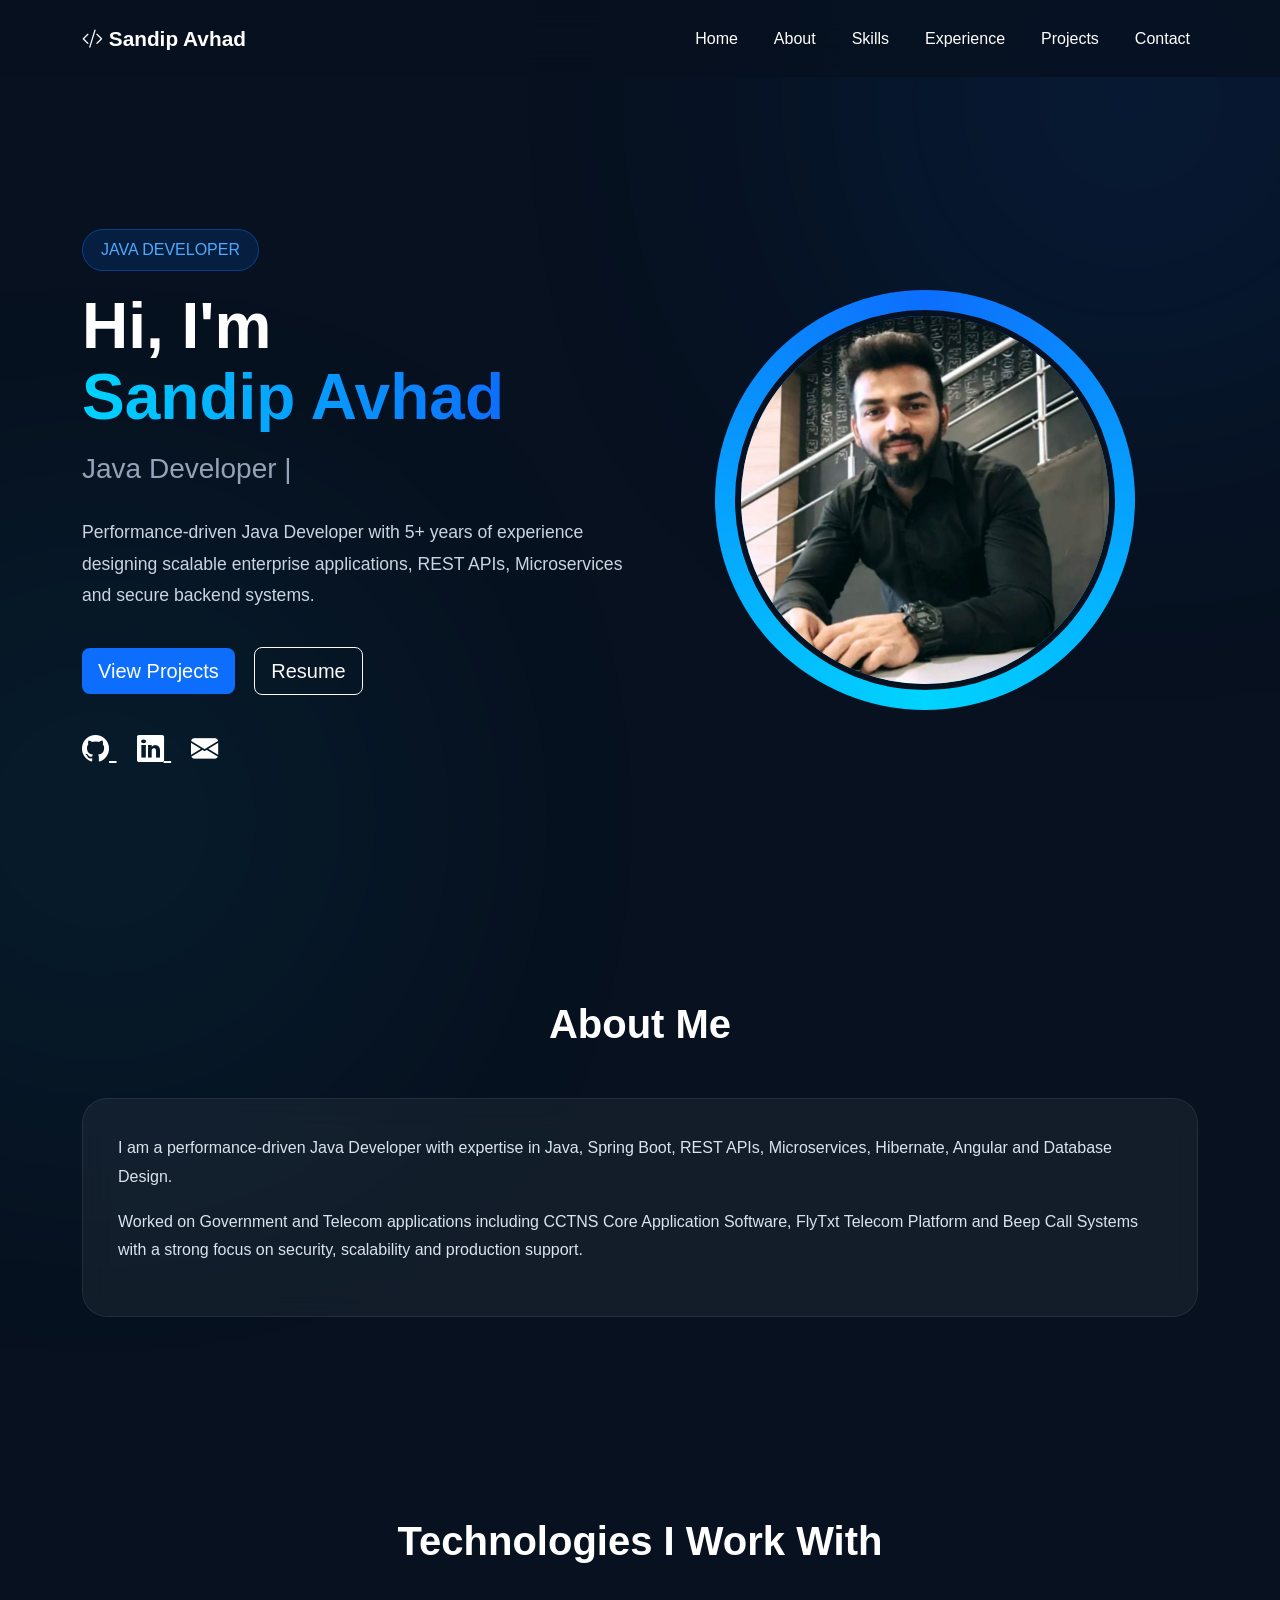
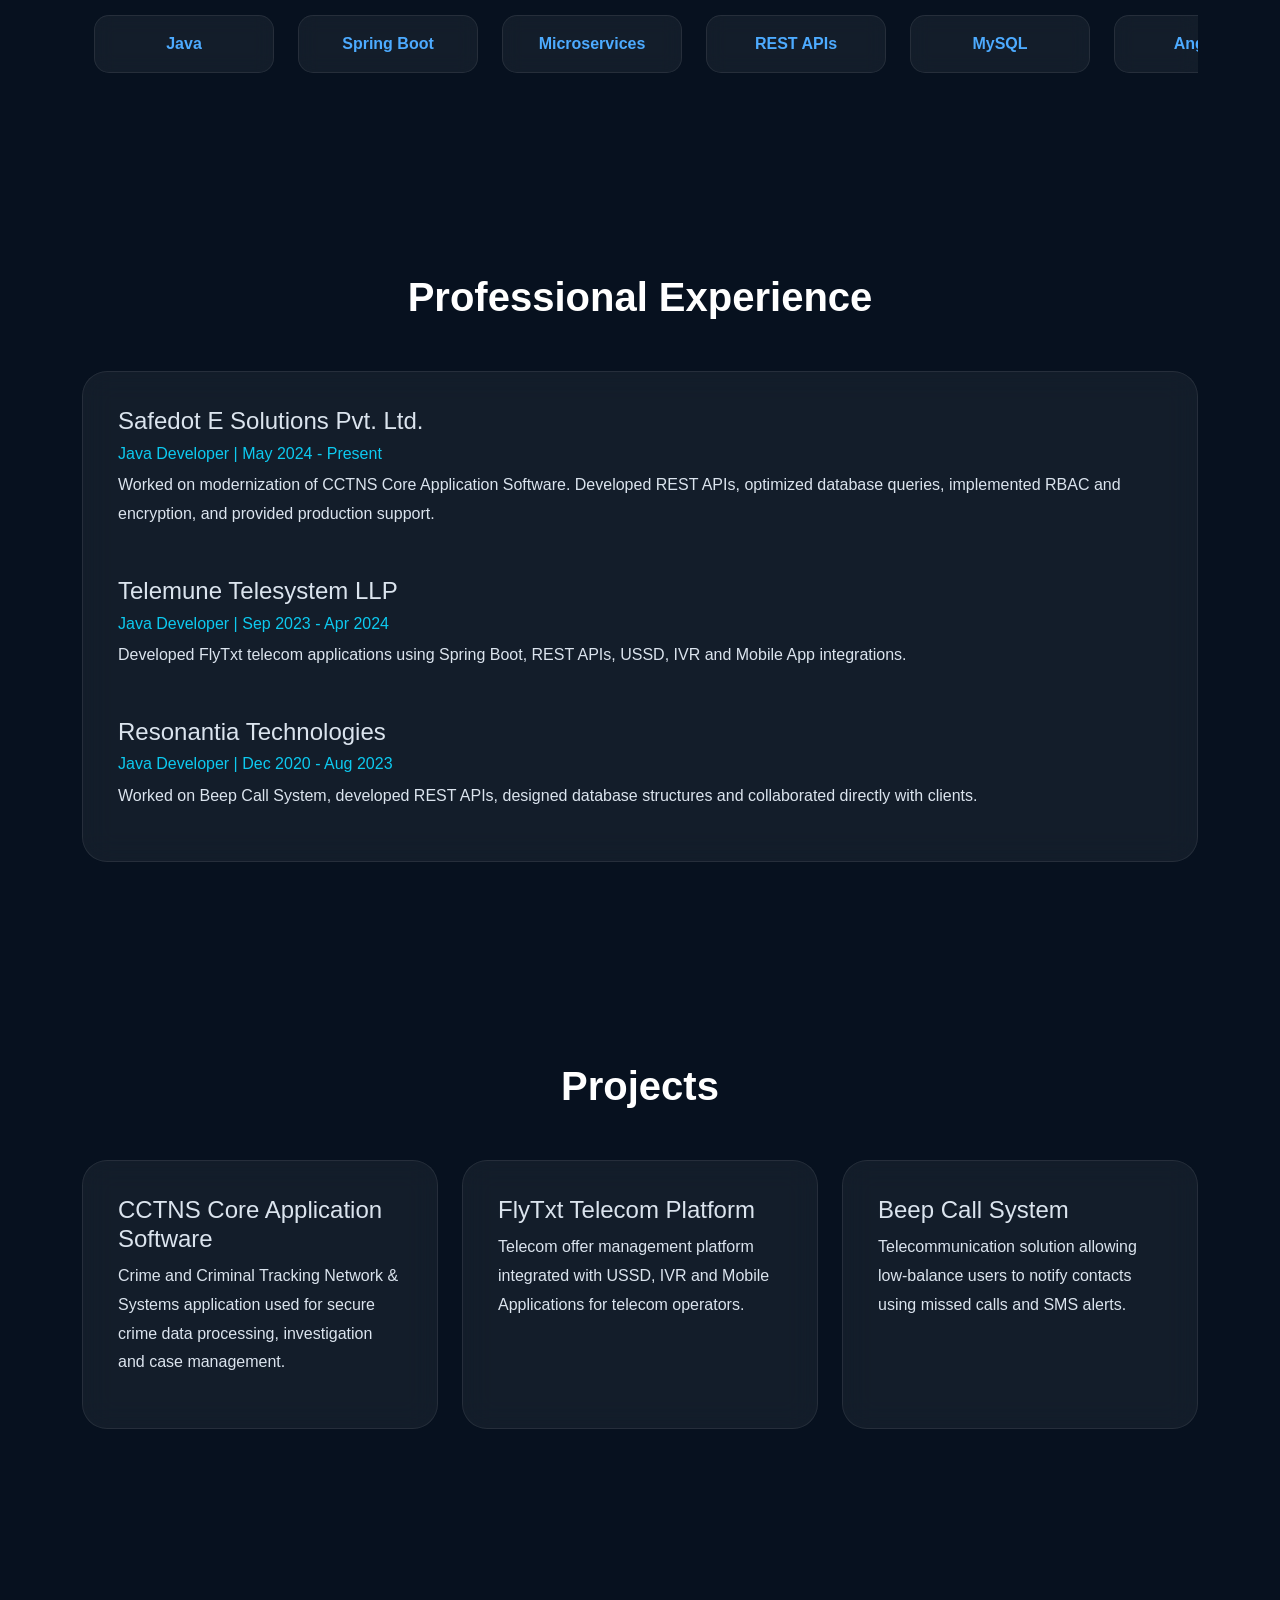
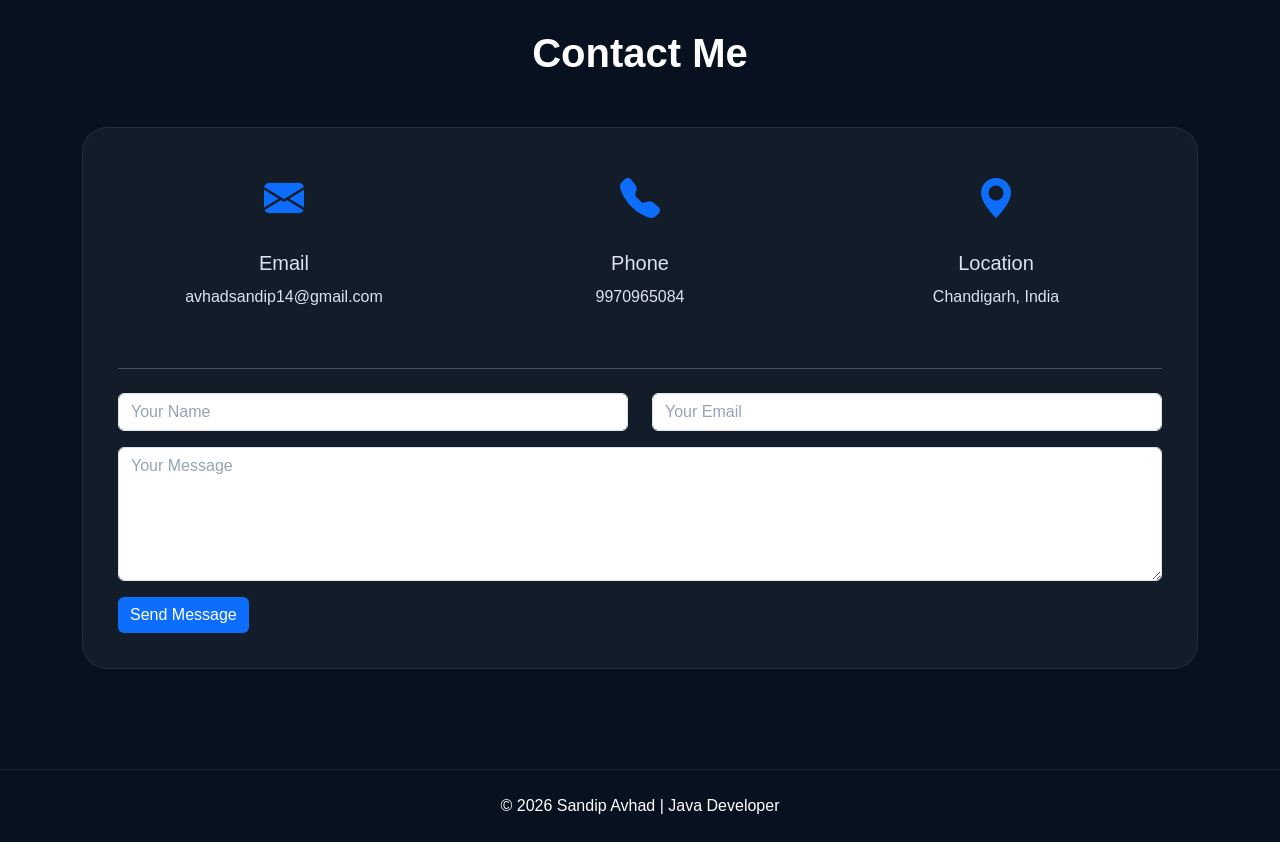
==== commit a6e1e831: "Updated portfolio design" ====
--- a/index.html
+++ b/index.html
@@ -1,500 +1,500 @@
-<!DOCTYPE html>
-
-<html lang="en">
-<head>
-    <meta charset="UTF-8">
-    <meta name="viewport" content="width=device-width, initial-scale=1.0">
-    <title>Sandip Avhad | Java Developer</title>
-
-
-<link href="https://cdn.jsdelivr.net/npm/bootstrap@5.3.3/dist/css/bootstrap.min.css" rel="stylesheet">
-<link rel="stylesheet" href="https://cdn.jsdelivr.net/npm/bootstrap-icons@1.11.3/font/bootstrap-icons.min.css">
-<link rel="stylesheet" href="css/style.css">
-
-
-</head>
-
-<body>
-
-<!-- NAVBAR -->
-
-<nav class="navbar navbar-expand-lg navbar-dark fixed-top">
-    <div class="container">
-
-    <a class="navbar-brand fw-bold" href="#home">
-        <i class="bi bi-code-slash"></i> Sandip Avhad
-    </a>
-
-    <button class="navbar-toggler" type="button"
-        data-bs-toggle="collapse"
-        data-bs-target="#menu">
-
-        <span class="navbar-toggler-icon"></span>
-    </button>
-
-    <div class="collapse navbar-collapse" id="menu">
-
-        <ul class="navbar-nav ms-auto">
-
-            <li class="nav-item">
-                <a href="#home" class="nav-link">Home</a>
-            </li>
-
-            <li class="nav-item">
-                <a href="#about" class="nav-link">About</a>
-            </li>
-
-            <li class="nav-item">
-                <a href="#skills" class="nav-link">Skills</a>
-            </li>
-
-            <li class="nav-item">
-                <a href="#experience" class="nav-link">Experience</a>
-            </li>
-
-            <li class="nav-item">
-                <a href="#projects" class="nav-link">Projects</a>
-            </li>
-
-            <li class="nav-item">
-                <a href="#contact" class="nav-link">Contact</a>
-            </li>
-
-        </ul>
-
-    </div>
-
-</div>
-
-
-</nav>
-
-<!-- HERO SECTION -->
-
-<section class="hero" id="home">
-
-<div class="container">
-
-    <div class="row align-items-center">
-
-        <div class="col-lg-6">
-
-            <span class="hero-tag">
-                JAVA DEVELOPER
-            </span>
-
-            <h1 class="hero-title">
-                Hi, I'm <br>
-                <span>Sandip Avhad</span>
-            </h1>
-
-            <h3 class="hero-subtitle">
-                Java Developer
-            </h3>
-
-            <p class="hero-description">
-                Performance-driven Java Developer with 5+ years of
-                experience designing scalable enterprise applications,
-                REST APIs, Microservices and secure backend systems.
-            </p>
-
-            <div class="hero-buttons">
-
-                <a href="#projects" class="btn btn-primary btn-lg">
-                    View Projects
-                </a>
-
-                <a href="resume.pdf"
-                    target="_blank"
-                    class="btn btn-outline-light btn-lg">
-                    Resume
-                </a>
-
-            </div>
-
-            <div class="social-links">
-
-                <a href="#" target="_blank">
-                    <i class="bi bi-github"></i>
-                </a>
-
-                <a href="https://shorturl.at/wprQb"
-                    target="_blank">
-                    <i class="bi bi-linkedin"></i>
-                </a>
-
-                <a href="mailto:avhadsandip14@gmail.com">
-                    <i class="bi bi-envelope-fill"></i>
-                </a>
-
-            </div>
-
-        </div>
-
-        <!-- PROFILE IMAGE -->
-
-        <div class="col-lg-6 text-center">
-
-            <div class="profile-wrapper">
-
-                <div class="glow-ring"></div>
-
-                <img src="profile.jpg"
-                    alt="Sandip Avhad"
-                    class="profile-image">
-
-            </div>
-
-        </div>
-
-    </div>
-
-</div>
-
-
-</section>
-
-<!-- ABOUT SECTION -->
-
-<section id="about" class="section">
-
-<div class="container">
-
-    <h2 class="section-title">
-        About Me
-    </h2>
-
-    <div class="glass-card">
-
-        <p>
-            I am a performance-driven Java Developer with expertise
-            in Java, Spring Boot, REST APIs, Microservices,
-            Hibernate, Angular and Database Design.
-        </p>
-
-        <p>
-            Worked on Government and Telecom applications including
-            CCTNS Core Application Software, FlyTxt Telecom Platform
-            and Beep Call Systems with a strong focus on security,
-            scalability and production support.
-        </p>
-
-    </div>
-
-</div>
-
-
-</section>
-
-<!-- SKILLS SECTION -->
-
-<section class="tech-slider section">
-
-    <div class="container">
-
-        <h2 class="section-title">
-            Technologies I Work With
-        </h2>
-
-        <div class="slider">
-
-            <div class="slide-track">
-
-                <div class="tech-card">Java</div>
-                <div class="tech-card">Spring Boot</div>
-                <div class="tech-card">Microservices</div>
-                <div class="tech-card">REST APIs</div>
-                <div class="tech-card">MySQL</div>
-                <div class="tech-card">Angular</div>
-                <div class="tech-card">Git</div>
-                <div class="tech-card">Docker</div>
-
-                <!-- Duplicate Cards -->
-
-                <div class="tech-card">Java</div>
-                <div class="tech-card">Spring Boot</div>
-                <div class="tech-card">Microservices</div>
-                <div class="tech-card">REST APIs</div>
-                <div class="tech-card">MySQL</div>
-                <div class="tech-card">Angular</div>
-                <div class="tech-card">Git</div>
-                <div class="tech-card">Docker</div>
-
-            </div>
-
-        </div>
-
-    </div>
-
-</section>
-<!-- EXPERIENCE SECTION -->
-
-<section id="experience" class="section">
-
-
-<div class="container">
-
-    <h2 class="section-title">
-        Professional Experience
-    </h2>
-
-    <div class="glass-card">
-
-        <div class="timeline-item mb-5">
-
-            <h4>Safedot E Solutions Pvt. Ltd.</h4>
-
-            <h6 class="text-info">
-                Java Developer | May 2024 - Present
-            </h6>
-
-            <p>
-                Worked on modernization of CCTNS Core Application
-                Software. Developed REST APIs, optimized database
-                queries, implemented RBAC and encryption, and
-                provided production support.
-            </p>
-
-        </div>
-
-        <div class="timeline-item mb-5">
-
-            <h4>Telemune Telesystem LLP</h4>
-
-            <h6 class="text-info">
-                Java Developer | Sep 2023 - Apr 2024
-            </h6>
-
-            <p>
-                Developed FlyTxt telecom applications using Spring
-                Boot, REST APIs, USSD, IVR and Mobile App
-                integrations.
-            </p>
-
-        </div>
-
-        <div class="timeline-item">
-
-            <h4>Resonantia Technologies</h4>
-
-            <h6 class="text-info">
-                Java Developer | Dec 2020 - Aug 2023
-            </h6>
-
-            <p>
-                Worked on Beep Call System, developed REST APIs,
-                designed database structures and collaborated
-                directly with clients.
-            </p>
-
-        </div>
-
-    </div>
-
-</div>
-
-
-</section>
-
-<!-- PROJECTS SECTION -->
-
-<section id="projects" class="section">
-
-<div class="container">
-
-    <h2 class="section-title">
-        Projects
-    </h2>
-
-    <div class="row g-4">
-
-        <div class="col-lg-4">
-
-            <div class="glass-card h-100">
-
-                <h4>CCTNS Core Application Software</h4>
-
-                <p>
-                    Crime and Criminal Tracking Network & Systems
-                    application used for secure crime data
-                    processing, investigation and case management.
-                </p>
-
-            </div>
-
-        </div>
-
-        <div class="col-lg-4">
-
-            <div class="glass-card h-100">
-
-                <h4>FlyTxt Telecom Platform</h4>
-
-                <p>
-                    Telecom offer management platform integrated
-                    with USSD, IVR and Mobile Applications for
-                    telecom operators.
-                </p>
-
-            </div>
-
-        </div>
-
-        <div class="col-lg-4">
-
-            <div class="glass-card h-100">
-
-                <h4>Beep Call System</h4>
-
-                <p>
-                    Telecommunication solution allowing low-balance
-                    users to notify contacts using missed calls and
-                    SMS alerts.
-                </p>
-
-            </div>
-
-        </div>
-
-    </div>
-
-</div>
-
-
-</section>
-
-<!-- CONTACT SECTION -->
-
-<section id="contact" class="section">
-
-
-<div class="container">
-
-    <h2 class="section-title">
-        Contact Me
-    </h2>
-
-    <div class="glass-card">
-
-        <div class="row text-center">
-
-            <div class="col-md-4 mb-4">
-
-                <i class="bi bi-envelope-fill fs-1 text-primary"></i>
-
-                <h5 class="mt-3">
-                    Email
-                </h5>
-
-                <p>
-                    avhadsandip14@gmail.com
-                </p>
-
-            </div>
-
-            <div class="col-md-4 mb-4">
-
-                <i class="bi bi-telephone-fill fs-1 text-primary"></i>
-
-                <h5 class="mt-3">
-                    Phone
-                </h5>
-
-                <p>
-                    9970965084
-                </p>
-
-            </div>
-
-            <div class="col-md-4 mb-4">
-
-                <i class="bi bi-geo-alt-fill fs-1 text-primary"></i>
-
-                <h5 class="mt-3">
-                    Location
-                </h5>
-
-                <p>
-                    Chandigarh, India
-                </p>
-
-            </div>
-
-        </div>
-
-        <hr>
-
-        <form id="contactForm" class="mt-4">
-
-<div class="row">
-
-    <div class="col-md-6 mb-3">
-        <input type="text"
-            id="name"
-            class="form-control"
-            placeholder="Your Name"
-            required>
-    </div>
-
-    <div class="col-md-6 mb-3">
-        <input type="email"
-            id="email"
-            class="form-control"
-            placeholder="Your Email"
-            required>
-    </div>
-
-</div>
-
-<div class="mb-3">
-
-    <textarea
-        id="message"
-        class="form-control"
-        rows="5"
-        placeholder="Your Message"
-        required></textarea>
-
-</div>
-
-<button type="submit" class="btn btn-primary">
-    Send Message
-</button>
-
-<div id="successMsg"
-    class="alert alert-success mt-3 d-none">
-    Message Sent Successfully!
-</div>
-
-
-</form>
-
-
-    </div>
-
-</div>
-
-
-</section>
-
-<!-- FOOTER -->
-
-<footer class="py-4 text-center">
-
-
-<div class="container">
-
-    <p class="mb-0">
-        © 2026 Sandip Avhad | Java Developer
-    </p>
-
-</div
-
-</footer>
-
-<script src="js/main.js"></script>
-
-<script src="https://cdn.jsdelivr.net/npm/bootstrap@5.3.3/dist/js/bootstrap.bundle.min.js"></script>
-
-</body>
-</html>
+<!DOCTYPE html>
+
+<html lang="en">
+<head>
+    <meta charset="UTF-8">
+    <meta name="viewport" content="width=device-width, initial-scale=1.0">
+    <title>Sandip Avhad | Java Developer</title>
+
+
+<link href="https://cdn.jsdelivr.net/npm/bootstrap@5.3.3/dist/css/bootstrap.min.css" rel="stylesheet">
+<link rel="stylesheet" href="https://cdn.jsdelivr.net/npm/bootstrap-icons@1.11.3/font/bootstrap-icons.min.css">
+<link rel="stylesheet" href="css/style.css">
+
+
+</head>
+
+<body>
+
+<!-- NAVBAR -->
+
+<nav class="navbar navbar-expand-lg navbar-dark fixed-top">
+    <div class="container">
+
+    <a class="navbar-brand fw-bold" href="#home">
+        <i class="bi bi-code-slash"></i> Sandip Avhad
+    </a>
+
+    <button class="navbar-toggler" type="button"
+        data-bs-toggle="collapse"
+        data-bs-target="#menu">
+
+        <span class="navbar-toggler-icon"></span>
+    </button>
+
+    <div class="collapse navbar-collapse" id="menu">
+
+        <ul class="navbar-nav ms-auto">
+
+            <li class="nav-item">
+                <a href="#home" class="nav-link">Home</a>
+            </li>
+
+            <li class="nav-item">
+                <a href="#about" class="nav-link">About</a>
+            </li>
+
+            <li class="nav-item">
+                <a href="#skills" class="nav-link">Skills</a>
+            </li>
+
+            <li class="nav-item">
+                <a href="#experience" class="nav-link">Experience</a>
+            </li>
+
+            <li class="nav-item">
+                <a href="#projects" class="nav-link">Projects</a>
+            </li>
+
+            <li class="nav-item">
+                <a href="#contact" class="nav-link">Contact</a>
+            </li>
+
+        </ul>
+
+    </div>
+
+</div>
+
+
+</nav>
+
+<!-- HERO SECTION -->
+
+<section class="hero" id="home">
+
+<div class="container">
+
+    <div class="row align-items-center">
+
+        <div class="col-lg-6">
+
+            <span class="hero-tag">
+                JAVA DEVELOPER
+            </span>
+
+            <h1 class="hero-title">
+                Hi, I'm <br>
+                <span>Sandip Avhad</span>
+            </h1>
+
+            <h3 class="hero-subtitle">
+                Java Developer
+            </h3>
+
+            <p class="hero-description">
+                Performance-driven Java Developer with 5+ years of
+                experience designing scalable enterprise applications,
+                REST APIs, Microservices and secure backend systems.
+            </p>
+
+            <div class="hero-buttons">
+
+                <a href="#projects" class="btn btn-primary btn-lg">
+                    View Projects
+                </a>
+
+                <a href="resume.pdf"
+                    target="_blank"
+                    class="btn btn-outline-light btn-lg">
+                    Resume
+                </a>
+
+            </div>
+
+            <div class="social-links">
+
+                <a href="#" target="_blank">
+                    <i class="bi bi-github"></i>
+                </a>
+
+                <a href="https://shorturl.at/wprQb"
+                    target="_blank">
+                    <i class="bi bi-linkedin"></i>
+                </a>
+
+                <a href="mailto:avhadsandip14@gmail.com">
+                    <i class="bi bi-envelope-fill"></i>
+                </a>
+
+            </div>
+
+        </div>
+
+        <!-- PROFILE IMAGE -->
+
+        <div class="col-lg-6 text-center">
+
+            <div class="profile-wrapper">
+
+                <div class="glow-ring"></div>
+
+                <img src="profile.jpg"
+                    alt="Sandip Avhad"
+                    class="profile-image">
+
+            </div>
+
+        </div>
+
+    </div>
+
+</div>
+
+
+</section>
+
+<!-- ABOUT SECTION -->
+
+<section id="about" class="section">
+
+<div class="container">
+
+    <h2 class="section-title">
+        About Me
+    </h2>
+
+    <div class="glass-card">
+
+        <p>
+            I am a performance-driven Java Developer with expertise
+            in Java, Spring Boot, REST APIs, Microservices,
+            Hibernate, Angular and Database Design.
+        </p>
+
+        <p>
+            Worked on Government and Telecom applications including
+            CCTNS Core Application Software, FlyTxt Telecom Platform
+            and Beep Call Systems with a strong focus on security,
+            scalability and production support.
+        </p>
+
+    </div>
+
+</div>
+
+
+</section>
+
+<!-- SKILLS SECTION -->
+
+<section class="tech-slider section">
+
+    <div class="container">
+
+        <h2 class="section-title">
+            Technologies I Work With
+        </h2>
+
+        <div class="slider">
+
+            <div class="slide-track">
+
+                <div class="tech-card">Java</div>
+                <div class="tech-card">Spring Boot</div>
+                <div class="tech-card">Microservices</div>
+                <div class="tech-card">REST APIs</div>
+                <div class="tech-card">MySQL</div>
+                <div class="tech-card">Angular</div>
+                <div class="tech-card">Git</div>
+                <div class="tech-card">Docker</div>
+
+                <!-- Duplicate Cards -->
+
+                <div class="tech-card">Java</div>
+                <div class="tech-card">Spring Boot</div>
+                <div class="tech-card">Microservices</div>
+                <div class="tech-card">REST APIs</div>
+                <div class="tech-card">MySQL</div>
+                <div class="tech-card">Angular</div>
+                <div class="tech-card">Git</div>
+                <div class="tech-card">Docker</div>
+
+            </div>
+
+        </div>
+
+    </div>
+
+</section>
+<!-- EXPERIENCE SECTION -->
+
+<section id="experience" class="section">
+
+
+<div class="container">
+
+    <h2 class="section-title">
+        Professional Experience
+    </h2>
+
+    <div class="glass-card">
+
+        <div class="timeline-item mb-5">
+
+            <h4>Safedot E Solutions Pvt. Ltd.</h4>
+
+            <h6 class="text-info">
+                Java Developer | May 2024 - Present
+            </h6>
+
+            <p>
+                Worked on modernization of CCTNS Core Application
+                Software. Developed REST APIs, optimized database
+                queries, implemented RBAC and encryption, and
+                provided production support.
+            </p>
+
+        </div>
+
+        <div class="timeline-item mb-5">
+
+            <h4>Telemune Telesystem LLP</h4>
+
+            <h6 class="text-info">
+                Java Developer | Sep 2023 - Apr 2024
+            </h6>
+
+            <p>
+                Developed FlyTxt telecom applications using Spring
+                Boot, REST APIs, USSD, IVR and Mobile App
+                integrations.
+            </p>
+
+        </div>
+
+        <div class="timeline-item">
+
+            <h4>Resonantia Technologies</h4>
+
+            <h6 class="text-info">
+                Java Developer | Dec 2020 - Aug 2023
+            </h6>
+
+            <p>
+                Worked on Beep Call System, developed REST APIs,
+                designed database structures and collaborated
+                directly with clients.
+            </p>
+
+        </div>
+
+    </div>
+
+</div>
+
+
+</section>
+
+<!-- PROJECTS SECTION -->
+
+<section id="projects" class="section">
+
+<div class="container">
+
+    <h2 class="section-title">
+        Projects
+    </h2>
+
+    <div class="row g-4">
+
+        <div class="col-lg-4">
+
+            <div class="glass-card h-100">
+
+                <h4>CCTNS Core Application Software</h4>
+
+                <p>
+                    Crime and Criminal Tracking Network & Systems
+                    application used for secure crime data
+                    processing, investigation and case management.
+                </p>
+
+            </div>
+
+        </div>
+
+        <div class="col-lg-4">
+
+            <div class="glass-card h-100">
+
+                <h4>FlyTxt Telecom Platform</h4>
+
+                <p>
+                    Telecom offer management platform integrated
+                    with USSD, IVR and Mobile Applications for
+                    telecom operators.
+                </p>
+
+            </div>
+
+        </div>
+
+        <div class="col-lg-4">
+
+            <div class="glass-card h-100">
+
+                <h4>Beep Call System</h4>
+
+                <p>
+                    Telecommunication solution allowing low-balance
+                    users to notify contacts using missed calls and
+                    SMS alerts.
+                </p>
+
+            </div>
+
+        </div>
+
+    </div>
+
+</div>
+
+
+</section>
+
+<!-- CONTACT SECTION -->
+
+<section id="contact" class="section">
+
+
+<div class="container">
+
+    <h2 class="section-title">
+        Contact Me
+    </h2>
+
+    <div class="glass-card">
+
+        <div class="row text-center">
+
+            <div class="col-md-4 mb-4">
+
+                <i class="bi bi-envelope-fill fs-1 text-primary"></i>
+
+                <h5 class="mt-3">
+                    Email
+                </h5>
+
+                <p>
+                    avhadsandip14@gmail.com
+                </p>
+
+            </div>
+
+            <div class="col-md-4 mb-4">
+
+                <i class="bi bi-telephone-fill fs-1 text-primary"></i>
+
+                <h5 class="mt-3">
+                    Phone
+                </h5>
+
+                <p>
+                    9970965084
+                </p>
+
+            </div>
+
+            <div class="col-md-4 mb-4">
+
+                <i class="bi bi-geo-alt-fill fs-1 text-primary"></i>
+
+                <h5 class="mt-3">
+                    Location
+                </h5>
+
+                <p>
+                    Chandigarh, India
+                </p>
+
+            </div>
+
+        </div>
+
+        <hr>
+
+        <form id="contactForm" class="mt-4">
+
+<div class="row">
+
+    <div class="col-md-6 mb-3">
+        <input type="text"
+            id="name"
+            class="form-control"
+            placeholder="Your Name"
+            required>
+    </div>
+
+    <div class="col-md-6 mb-3">
+        <input type="email"
+            id="email"
+            class="form-control"
+            placeholder="Your Email"
+            required>
+    </div>
+
+</div>
+
+<div class="mb-3">
+
+    <textarea
+        id="message"
+        class="form-control"
+        rows="5"
+        placeholder="Your Message"
+        required></textarea>
+
+</div>
+
+<button type="submit" class="btn btn-primary">
+    Send Message
+</button>
+
+<div id="successMsg"
+    class="alert alert-success mt-3 d-none">
+    Message Sent Successfully!
+</div>
+
+
+</form>
+
+
+    </div>
+
+</div>
+
+
+</section>
+
+<!-- FOOTER -->
+
+<footer class="py-4 text-center">
+
+
+<div class="container">
+
+    <p class="mb-0">
+        © 2026 Sandip Avhad | Java Developer
+    </p>
+
+</div
+
+</footer>
+
+<script src="js/main.js"></script>
+
+<script src="https://cdn.jsdelivr.net/npm/bootstrap@5.3.3/dist/js/bootstrap.bundle.min.js"></script>
+
+</body>
+</html>
--- a/css/style.css
+++ b/css/style.css
@@ -0,0 +1,326 @@
+/* =========================
+GLOBAL
+========================= */
+
+*{
+margin:0;
+padding:0;
+box-sizing:border-box;
+scroll-behavior:smooth;
+}
+
+body{
+font-family:'Segoe UI',sans-serif;
+background:#07111f;
+color:#fff;
+overflow-x:hidden;
+position:relative;
+}
+
+body::before{
+content:'';
+position:fixed;
+width:500px;
+height:500px;
+border-radius:50%;
+background:#0d6efd;
+filter:blur(180px);
+top:-150px;
+right:-100px;
+opacity:.18;
+z-index:-2;
+}
+
+body::after{
+content:'';
+position:fixed;
+width:400px;
+height:400px;
+border-radius:50%;
+background:#00d4ff;
+filter:blur(180px);
+bottom:-120px;
+left:-100px;
+opacity:.15;
+z-index:-2;
+}
+
+.navbar{
+background:rgba(7,17,31,.75);
+backdrop-filter:blur(15px);
+padding:18px 0;
+transition:.3s;
+}
+
+.navbar-brand{
+font-size:1.3rem;
+}
+
+.nav-link{
+color:#fff !important;
+margin-left:20px;
+transition:.3s;
+}
+
+.nav-link:hover,
+.nav-link.active{
+color:#00d4ff !important;
+}
+
+.hero{
+min-height:100vh;
+display:flex;
+align-items:center;
+padding-top:100px;
+}
+
+.hero-tag{
+display:inline-block;
+padding:8px 18px;
+background:rgba(13,110,253,.15);
+border:1px solid rgba(13,110,253,.4);
+border-radius:50px;
+color:#4dabff;
+margin-bottom:20px;
+}
+
+.hero-title{
+font-size:4rem;
+font-weight:800;
+line-height:1.1;
+}
+
+.hero-title span{
+background:linear-gradient(90deg,#00d4ff,#0d6efd);
+-webkit-background-clip:text;
+-webkit-text-fill-color:transparent;
+}
+
+.tech-slider{
+    overflow:hidden;
+}
+
+.slider{
+    width:100%;
+    overflow:hidden;
+    position:relative;
+}
+
+.slide-track{
+    display:flex;
+    width:max-content;
+    animation:scrollTech 25s linear infinite;
+}
+
+.slider:hover .slide-track{
+    animation-play-state:paused;
+}
+
+.tech-card{
+    min-width:180px;
+    margin:0 12px;
+
+    padding:16px 25px;
+
+    border-radius:15px;
+
+    background:rgba(255,255,255,.05);
+    border:1px solid rgba(255,255,255,.08);
+
+    backdrop-filter:blur(10px);
+
+    text-align:center;
+
+    color:#4dabff;
+    font-weight:600;
+
+    transition:.3s;
+}
+
+.tech-card:hover{
+    transform:translateY(-5px);
+    border-color:#00d4ff;
+}
+
+@keyframes scrollTech{
+
+    from{
+        transform:translateX(0);
+    }
+
+    to{
+        transform:translateX(-50%);
+    }
+}
+
+.hero-subtitle{
+margin-top:20px;
+color:#94a3b8;
+min-height:40px;
+}
+
+.hero-subtitle::after{
+content:"|";
+animation:blink .8s infinite;
+}
+
+@keyframes blink{
+50%{
+opacity:0;
+}
+}
+
+.hero-description{
+margin-top:25px;
+font-size:1.1rem;
+color:#cbd5e1;
+line-height:1.8;
+max-width:550px;
+}
+
+.hero-buttons{
+margin-top:35px;
+}
+
+.hero-buttons .btn{
+margin-right:15px;
+}
+
+.social-links{
+margin-top:35px;
+}
+
+.social-links a{
+color:white;
+font-size:1.7rem;
+margin-right:20px;
+transition:.3s;
+}
+
+.social-links a:hover{
+color:#00d4ff;
+transform:translateY(-4px);
+}
+
+.profile-wrapper{
+position:relative;
+width:420px;
+height:420px;
+margin:auto;
+}
+
+.glow-ring{
+position:absolute;
+width:100%;
+height:100%;
+border-radius:50%;
+background:conic-gradient(#0d6efd,#00d4ff,#0d6efd);
+animation:spin 10s linear infinite;
+}
+
+.profile-image{
+position:absolute;
+top:20px;
+left:20px;
+width:380px;
+height:380px;
+object-fit:cover;
+border-radius:50%;
+border:6px solid #07111f;
+z-index:2;
+}
+
+@keyframes spin{
+from{transform:rotate(0deg);}
+to{transform:rotate(360deg);}
+}
+
+.section{
+padding:100px 0;
+}
+
+.section-title{
+text-align:center;
+font-size:2.5rem;
+margin-bottom:50px;
+font-weight:700;
+}
+
+.glass-card{
+background:rgba(255,255,255,.05);
+border:1px solid rgba(255,255,255,.08);
+backdrop-filter:blur(15px);
+border-radius:25px;
+padding:35px;
+color:#dbe4ee;
+line-height:1.8;
+}
+
+.skill-badge{
+display:inline-block;
+padding:10px 18px;
+margin:6px;
+border-radius:30px;
+background:rgba(13,110,253,.15);
+border:1px solid rgba(13,110,253,.4);
+color:#4dabff;
+}
+
+.btn-primary{
+background:#0d6efd;
+border:none;
+}
+
+.btn-primary:hover
+
+.form-control{
+background:rgba(255,255,255,.05);
+border:1px solid rgba(255,255,255,.1);
+color:#fff;
+}
+
+.form-control:focus{
+background:rgba(255,255,255,.08);
+color:#fff;
+border-color:#0d6efd;
+box-shadow:none;
+}
+
+.form-control::placeholder{
+color:#94a3b8;
+}
+
+footer{
+border-top:1px solid rgba(255,255,255,.08);
+}
+
+@media(max-width:991px){
+
+.hero{
+    text-align:center;
+}
+
+.hero-title{
+    font-size:3rem;
+}
+
+.hero-description{
+    margin:auto;
+    margin-top:20px;
+}
+
+.profile-wrapper{
+    width:300px;
+    height:300px;
+    margin-top:50px;
+}
+
+.profile-image{
+    width:260px;
+    height:260px;
+    top:20px;
+    left:20px;
+}
+
+
+}
